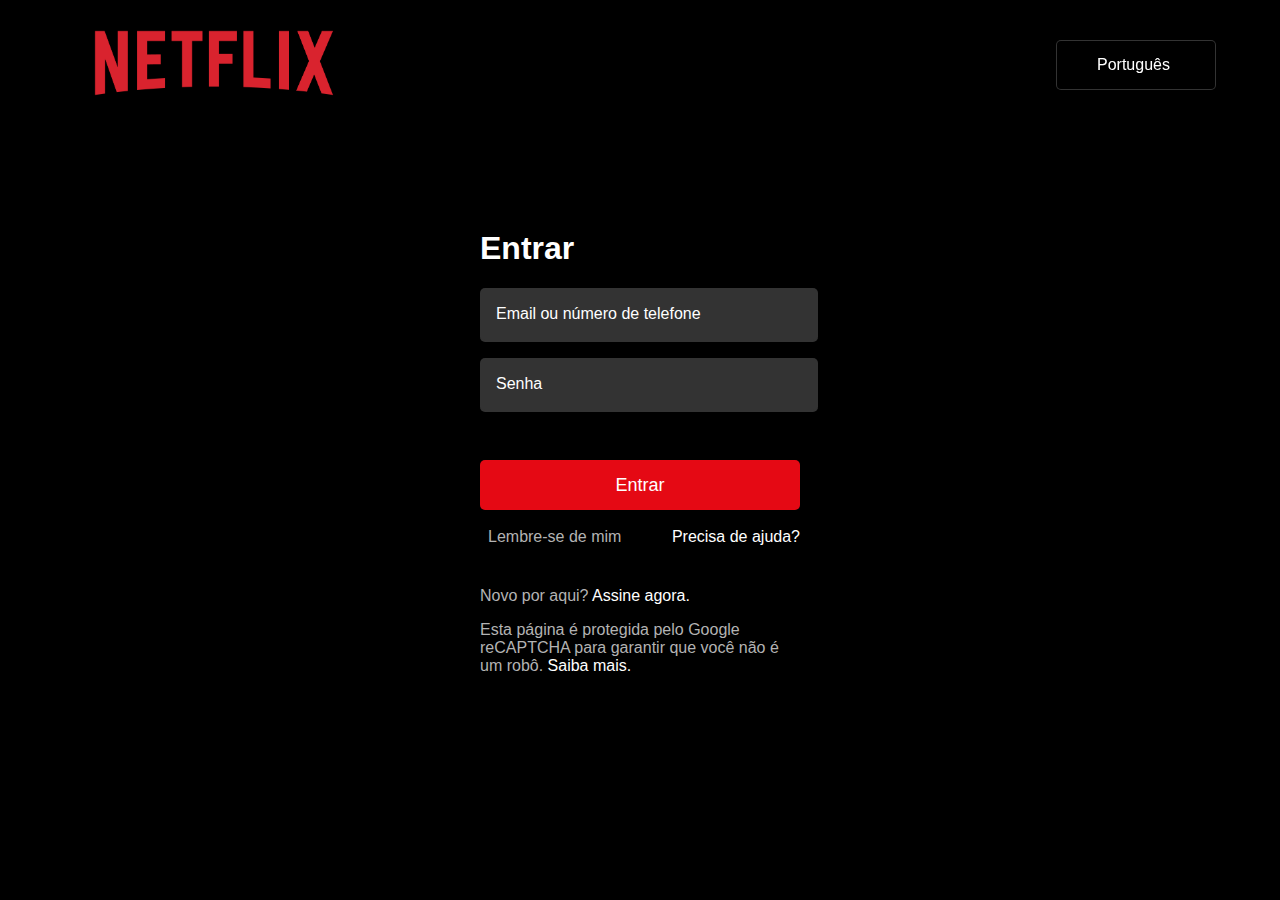
==== index.html @ 87c7ace9 "login page validations" ====
<!DOCTYPE html>
<html lang="pt-BR">
<head>
    <meta charset="UTF-8">
    <meta name="viewport" content="width=device-width, initial-scale=1.0">
    <link rel="stylesheet" href="./assets/css/style.css">
    <title>Raphael | Netflix</title>
</head>
<body>
    <div class="overlay"></div>
    <header>
        <div class="logo">
            <img src="./assets/images/logo.png" alt="Logo Netflix">
        </div>
        <div class="language">
            <i id="globe" class="fi fi-rr-globe"></i>
            <select name="language" id="language">
                <option value="pt-BR">Português</option>
                <option value="en-US">English</option>
            </select>
            <i id="drop" class="fi fi-rr-angle-small-down"></i>
        </div>
    </header>
    <main>
        <h1>Entrar</h1>
        <form id="login">
            <input class="active" type="email" name="email" id="email" placeholder="Email ou número de telefone" value="">
            <p class="errorMessage" id="errorEmail">Informe um e-mail ou número de telefone válido.</p>
            <input class="active" type="password" name="password" id="password" placeholder="Senha" value="">
            <p class="errorMessage" id="errorPassword">A senha deve ter entre 4 a 60 caracteres.</p>
            <button>Entrar</button>
            <div class="actions">
                <div class="remember">
                    <i class="fi fi-rr-checkbox"></i>
                    <input type="checkbox" name="remember" id="remember">
                    <label for="checkbox">Lembre-se de mim</label>
                </div>
                <a href="#">Precisa de ajuda?</a>
            </div>
        </form>
        <p>Novo por aqui? <a href="#">Assine agora.</a></p>
        <p>Esta página é protegida pelo Google reCAPTCHA para garantir que você não é um robô.
            <a href="#">Saiba mais.</a></p>
    </main>
    <div class="validation">
        <div class="errorBox">
            <i class="fi fi-rr-exclamation"></i>
            <p>Falha ao efetuar o login.</p>
        </div>
        <div class="acceptBox">
            <i class="fi fi-rr-badge-check"></i>
            <p>Login efetuado.</p>
        </div>
    </div>
    <script src="./assets/js/controls.js"></script>
</body>
</html>
---- assets/css/style.css ----
@import url("https://cdn-uicons.flaticon.com/2.1.0/uicons-regular-rounded/css/uicons-regular-rounded.css");

body {
    margin: 0;
    padding: 0;
    height: 100vh;
    width: 100vw;
    font-family: Netflix Sans, Helvetica Neue, Segoe UI, Roboto, Ubuntu, sans-serif;
    background-color: black;
    display: flex;
    flex-direction: column;
    justify-content: center;
    align-items: center;
}

h1 {
    font-size: 32px;
}

p, label {
    font-size: 16px;
    color: #b3b3b3;
}

.overlay {
    position: absolute;
    width: 100vw;
    height: 100vh;
    background: url("/assets/images/background.png");
    background-size: cover;
    background-repeat: no-repeat;
    opacity: 0.1;
}

header {
    position: fixed;
    top: 0;
    margin: auto auto;
    display: flex;
    justify-content: center;
    align-items: center;
    width: 90%;
}

header .logo {
    flex: 85%;
}

header .logo img {
    width: clamp(150px, 25vw, 300px);
}

header .language {
    display: flex;
    align-items: center;
    flex: 10%;
    position: relative;
    max-width: 160px;
    min-width: 160px;
}

header .language #globe {
    position: absolute;
    color: white;
    top: 15px;
    left: 10px;
    bottom: 14px;
    font-size: 20px;
}

header .language #drop {
    position: absolute;
    color: white;
    top: 15px;
    right: 8px;
    font-size: 20px;
    bottom: 14px;
}

header .language select {
    max-width: 200px;
    width: 100%;
    height: 50px;
    background-color: black;
    border: 1px solid rgba(255, 255, 255, 0.2);
    color: white;
    border-radius: 5px;
    appearance: none;
    font-size: 1rem;
    padding-left: 40px;
}

main {
    color: white;
    background-color: rgba(0,0,0,0.9);
    width: 25%;
    padding: 50px;
    z-index: 999;
}

form {
    color: white;
}

input.active {
    width: 100%;
    height: 50px;
    border-radius: 5px;
    border: none;
    background-color: #333;
    border-bottom: 2px solid #333;
    margin-bottom: 16px;
    font-size: 16px;
    padding-left: 16px;
    color: white;
}

input.error {
    width: 100%;
    height: 50px;
    background-color: #333;
    border-radius: 5px;
    border: none;
    border-bottom: 2px solid #e87c03;
    margin-bottom: 24px;
}

input::placeholder {
    font-size: 16px;
    color: white;
}

p.errorMessage {
    display: none;
    margin-top: -8px;
    line-height: 1.2;
    color: #e87c03;
}

button {
    width: 100%;
    height: 50px;
    border-radius: 5px;
    border: none;
    font-size: 18px;
    color: white;
    margin: 32px 0 16px 0;
    background-color: #e50914;
}

.actions {
    display: flex;
    justify-content: space-between;
    align-items: center;
    margin-bottom: 40px;
}

input[type="checkbox"] {
    display: none;
}

.fi-rr-checkbox {
    position: relative;
    top: 2px;
    font-size: 18px;
    color: white;
    margin-right: 8px;
}

a {
    color: white;
    outline: none;
    text-decoration: none;
}

.validation {
    background-color: blue;
    position: fixed;
    right: 0;
    bottom: -100px;
    transition: bottom 1.5s ease;
}

.errorBox {
    background-color: red;
    display: flex;
    align-items: center;
    justify-content: center;
    padding: 16px 32px;
}

.fi-rr-exclamation {
    font-size: 24px;
    color: white;
    margin-right: 16px;
    margin-top: 5px;
}

.errorBox p, .acceptBox p {
    color: white;
}

.acceptBox {
    background-color: green;
    display: none;
    align-items: center;
    justify-content: center;
    padding: 16px 32px;
}

.fi-rr-badge-check {
    font-size: 24px;
    color: white;
    margin-right: 16px;
    margin-top: 5px;
}
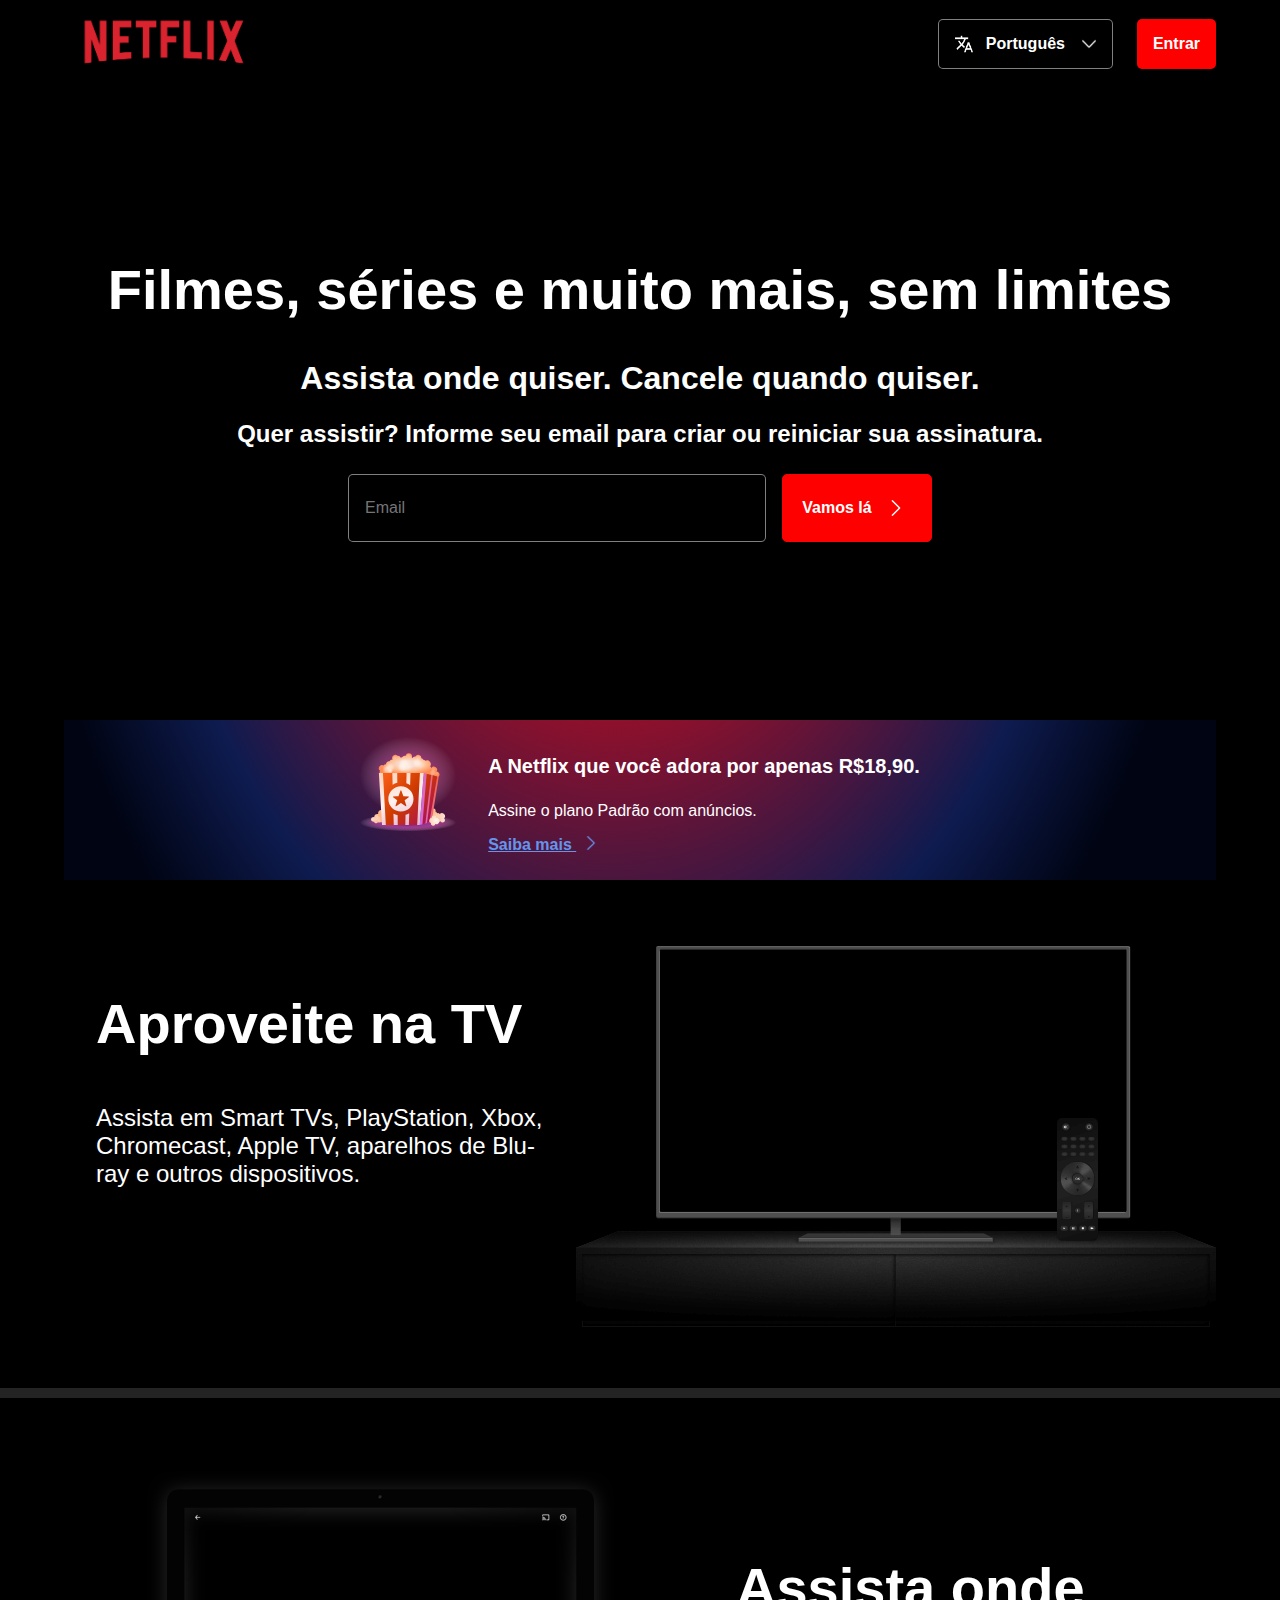
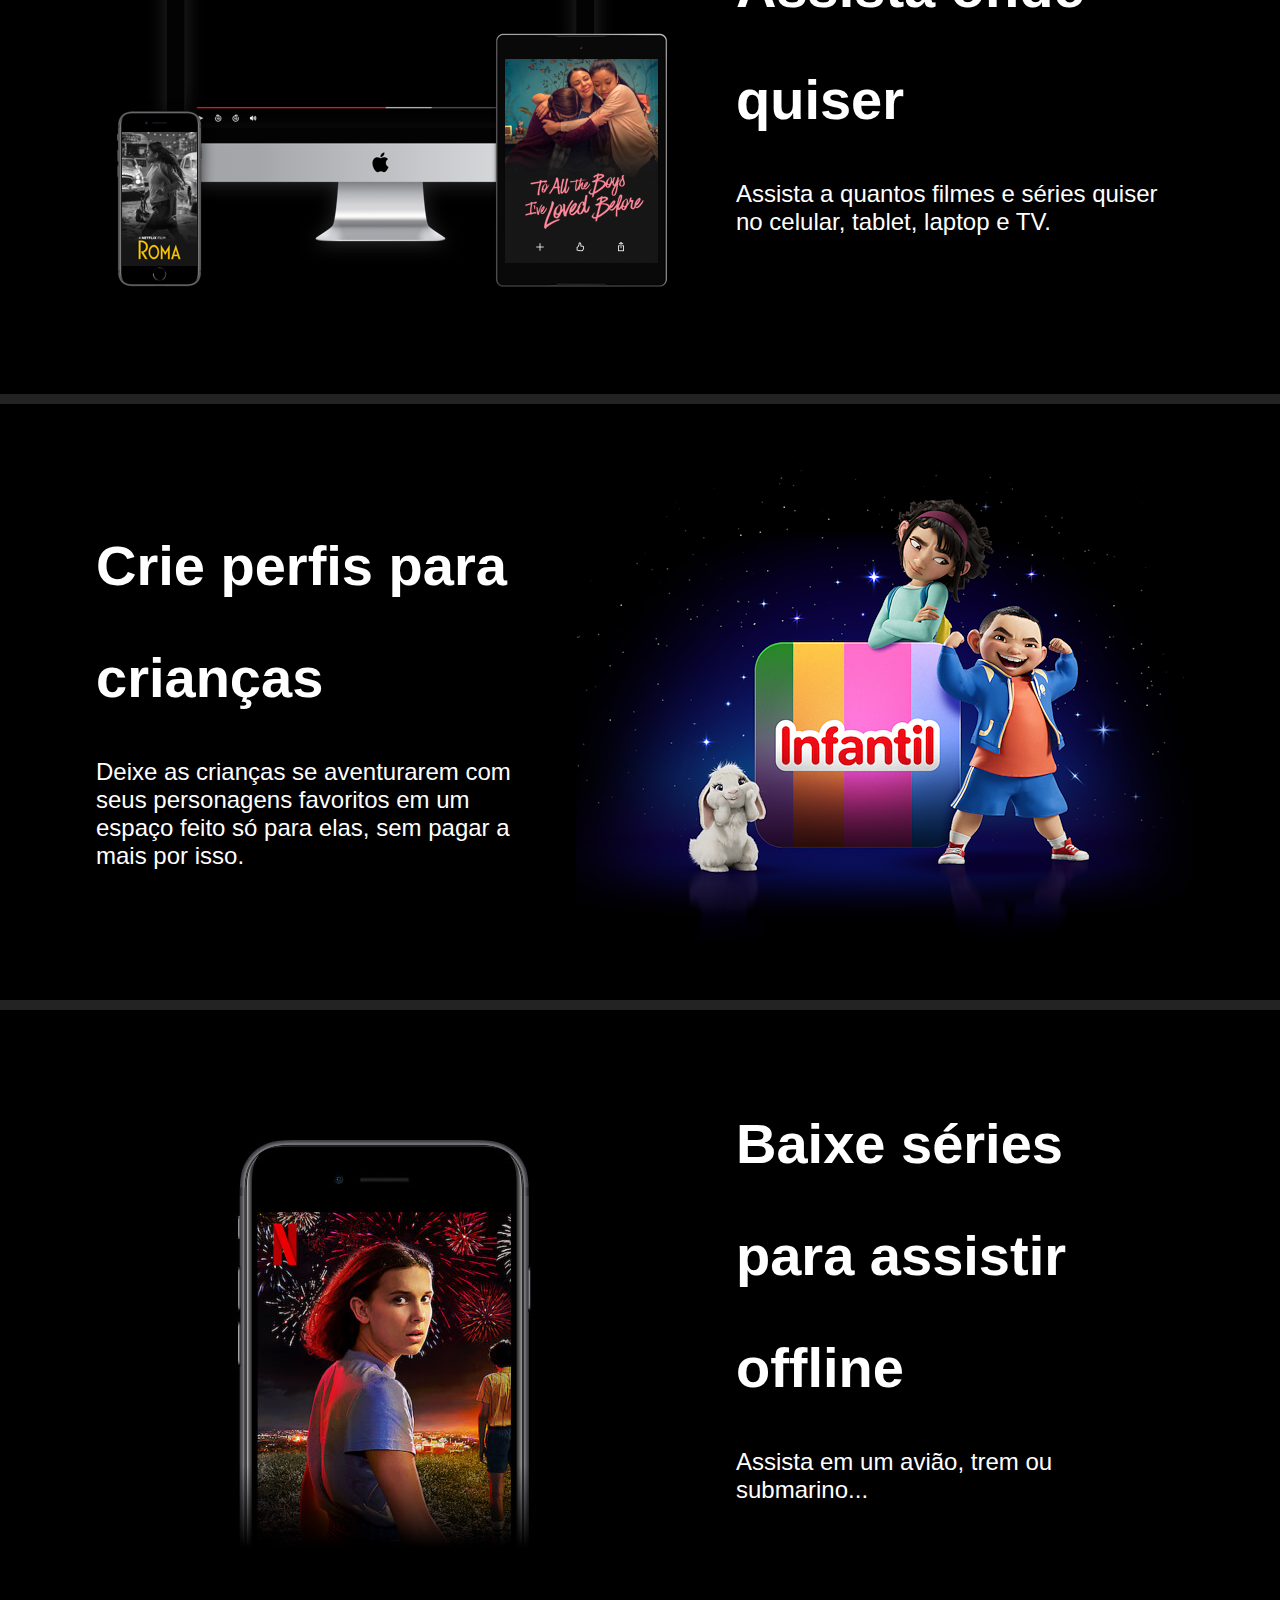
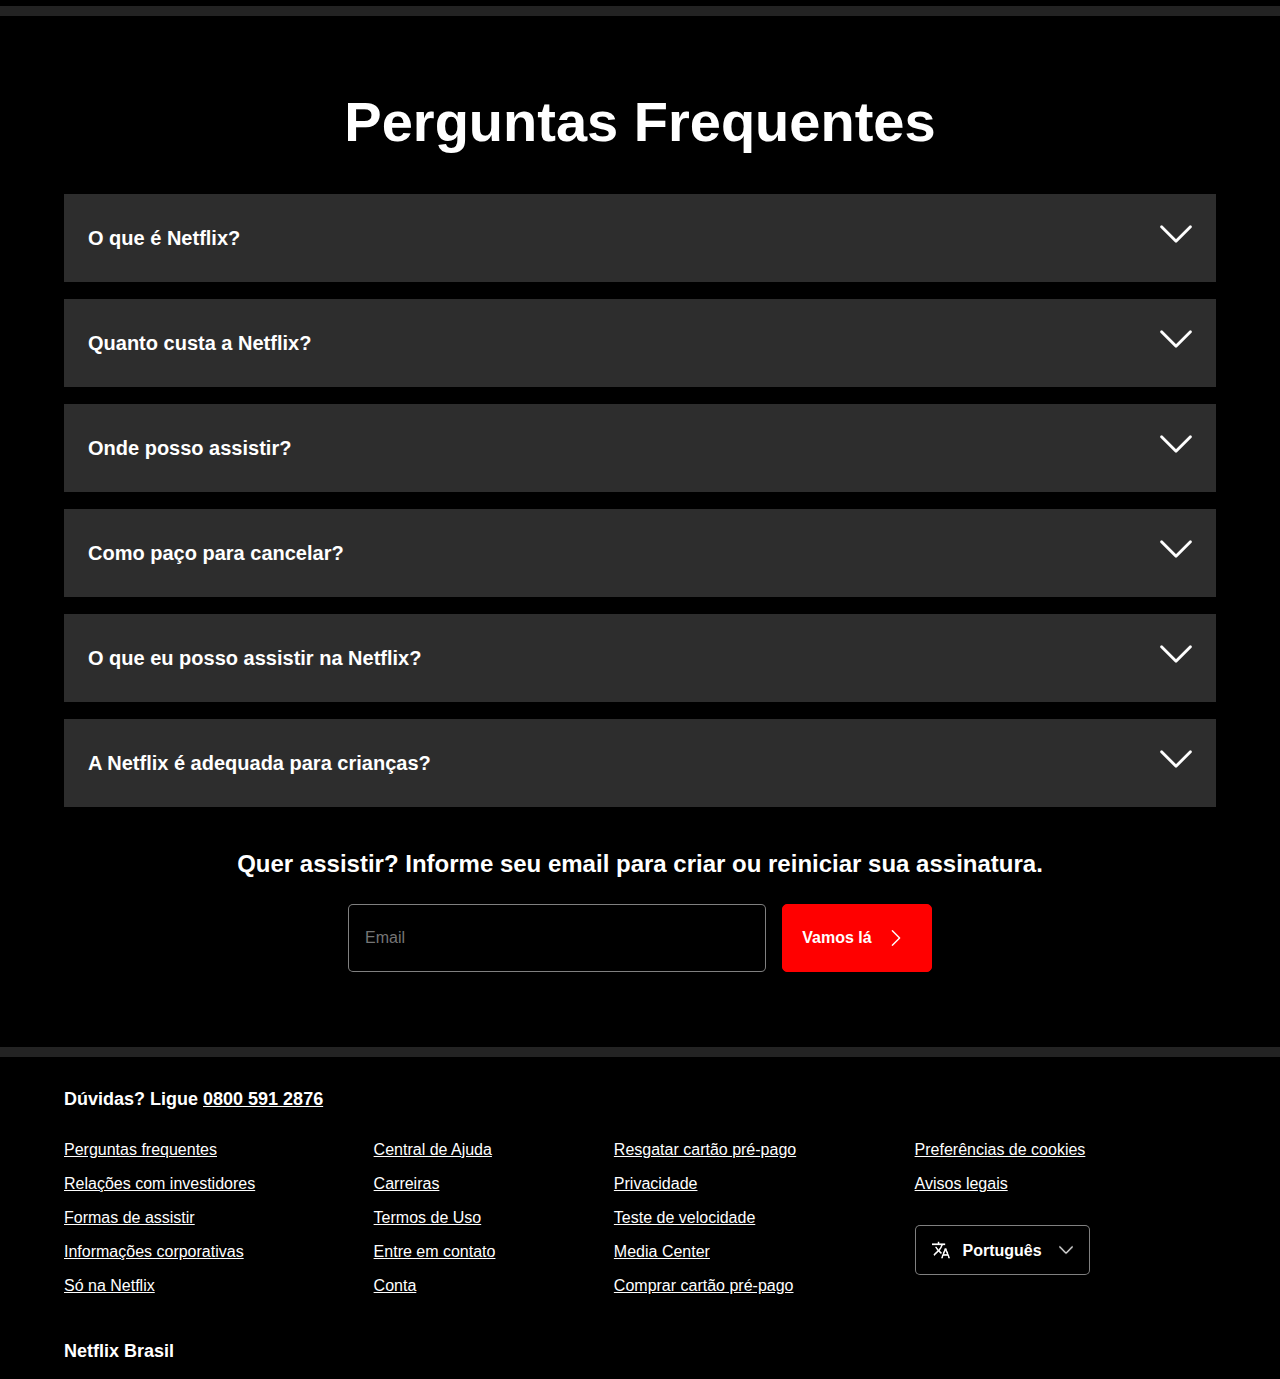
==== commit 20d56534: "netflix desktop version" ====
--- a/index.html
+++ b/index.html
@@ -3,55 +3,369 @@
 <head>
     <meta charset="UTF-8">
     <meta name="viewport" content="width=device-width, initial-scale=1.0">
-    <link rel="stylesheet" href="./assets/css/style.css">
-    <title>Raphael | Netflix</title>
+    <link rel="stylesheet" href="./assets/css/index.css">
+    <title>Raphael | Netflix: Login</title>
 </head>
 <body>
-    <div class="overlay"></div>
+    <main>
+        <div class="overlay"></div>
     <header>
         <div class="logo">
-            <img src="./assets/images/logo.png" alt="Logo Netflix">
-        </div>
-        <div class="language">
-            <i id="globe" class="fi fi-rr-globe"></i>
-            <select name="language" id="language">
-                <option value="pt-BR">Português</option>
-                <option value="en-US">English</option>
-            </select>
-            <i id="drop" class="fi fi-rr-angle-small-down"></i>
+            <a href="./index.html"><img src="./assets/images/logo.png" alt="Logo Netflix"></a>
+        </div>
+        <div class="signIn">
+            <button id="idioms">
+                <img id="languageIcon" src="./assets/images/translate.png" alt="Ícone de idiomas">
+                <img id="selectIcon" src="./assets/images/down-arrow.png" alt="Ícone do select">
+                <select name="language" id="language">
+                    <option value="pt-BR">Português</option>
+                    <option value="en-US">English</option>
+                </select>
+            </button>
+            <a href="./login.html"><button>Entrar</button></a>
         </div>
     </header>
-    <main>
-        <h1>Entrar</h1>
-        <form id="login">
-            <input class="active" type="email" name="email" id="email" placeholder="Email ou número de telefone" value="">
-            <p class="errorMessage" id="errorEmail">Informe um e-mail ou número de telefone válido.</p>
-            <input class="active" type="password" name="password" id="password" placeholder="Senha" value="">
-            <p class="errorMessage" id="errorPassword">A senha deve ter entre 4 a 60 caracteres.</p>
-            <button>Entrar</button>
-            <div class="actions">
-                <div class="remember">
-                    <i class="fi fi-rr-checkbox"></i>
-                    <input type="checkbox" name="remember" id="remember">
-                    <label for="checkbox">Lembre-se de mim</label>
-                </div>
-                <a href="#">Precisa de ajuda?</a>
-            </div>
+    <section class="register">
+        <h1>Filmes, séries e muito mais, sem limites</h1>
+        <h3>Assista onde quiser. Cancele quando quiser.</h3>
+        <h5>Quer assistir? Informe seu email para criar ou reiniciar sua assinatura.</h5>
+        <form id="signIn">
+            <input type="email" name="email" id="email" placeholder="Email">
+            <button>Vamos lá
+                <img src="./assets/images/down-arrow.png" alt="Ícone do select">
+            </button>
+            <p class="error"><img src="./assets/images/error.png" alt="Ícone do select"> O email é obrigatório.</p>
         </form>
-        <p>Novo por aqui? <a href="#">Assine agora.</a></p>
-        <p>Esta página é protegida pelo Google reCAPTCHA para garantir que você não é um robô.
-            <a href="#">Saiba mais.</a></p>
+    </section>
+    <section class="advertisement">
+        <svg>
+            <path d="M48 95.213c26.51 0 48-3.875 48-8.656 0-4.78-21.49-8.655-48-8.655S0 81.777 0 86.557c0 4.78 21.49 8.656 48 8.656Z" fill="url(#a)"></path>
+            <path d="M48 77.115c26.51 0 48-17.087 48-38.164C96 17.873 74.51.787 48 .787S0 17.874 0 38.95s21.49 38.164 48 38.164Z" fill="url(#b)"></path>
+            <path fill-rule="evenodd" clip-rule="evenodd" d="M75.376 75.624a2.36 2.36 0 1 0-2.817 1.408c-.062.157-.107.32-.134.486a3.15 3.15 0 0 0-1.161 4.298 3.146 3.146 0 0 0 4.297 1.161 3.148 3.148 0 0 0 4.927 2.228 2.36 2.36 0 1 0 3.662-2.809 3.148 3.148 0 0 0-4.448-4.447 2.355 2.355 0 0 0-2.67-.669 2.365 2.365 0 0 0-1.656-1.656Zm-50.983 1.49c0 .31-.044.619-.134.915a4.328 4.328 0 1 1-3.256 7.922 2.743 2.743 0 0 1-1.724.606c-.477.001-.946-.123-1.36-.358a1.966 1.966 0 0 1-3.74-.569 2.36 2.36 0 1 1-.013-4.445 3.148 3.148 0 0 1 4.07-3.145 3.148 3.148 0 1 1 6.157-.925Z" fill="url(#c)"></path>
+            <path fill-rule="evenodd" clip-rule="evenodd" d="M51.934 20.459c0 .388-.07.76-.198 1.102.234.114.452.256.65.422a3.146 3.146 0 0 1 3.102-1.498 3.147 3.147 0 0 1 5.888 1.646 3.154 3.154 0 0 1 1.953 1.498c.783.095 1.501.48 2.013 1.078a3.935 3.935 0 0 1 4.868 5.726c.559.375.983.918 1.212 1.552a3.148 3.148 0 0 1 5.26 3.445 3.147 3.147 0 1 1-3.08 4.701H24.392v-1.208a3.148 3.148 0 0 1-4.346-4.217 3.148 3.148 0 0 1 3.478-5.215 3.142 3.142 0 0 1 2.442-1.164 3.147 3.147 0 0 1 3.554-3.122 3.147 3.147 0 0 1 3.18-1.568 3.147 3.147 0 0 1 4.803-3.954 3.15 3.15 0 0 1 3.238 2.094c.41-.276.88-.45 1.371-.51a3.147 3.147 0 0 1 3.597-1.478 3.148 3.148 0 0 1 6.224.67Z" fill="url(#d)"></path>
+            <path opacity="0.6" d="M46.033 36.984a7.475 7.475 0 1 0 0-14.951 7.475 7.475 0 0 0 0 14.95Z" fill="url(#e)"></path>
+            <path opacity="0.6" d="M43.672 32.262a5.115 5.115 0 1 0 0-10.23 5.115 5.115 0 0 0 0 10.23Z" fill="url(#f)"></path>
+            <path opacity="0.6" d="M42.098 36.197a5.115 5.115 0 1 0 0-10.23 5.115 5.115 0 0 0 0 10.23Z" fill="url(#g)"></path>
+            <path opacity="0.6" d="M27.148 38.557a5.115 5.115 0 1 0 0-10.23 5.115 5.115 0 0 0 0 10.23Z" fill="url(#h)"></path>
+            <path opacity="0.6" d="M30.295 36.197a5.115 5.115 0 1 0 0-10.23 5.115 5.115 0 0 0 0 10.23Z" fill="url(#i)"></path>
+            <path opacity="0.6" d="M30.295 37.77a2.754 2.754 0 1 0 0-5.508 2.754 2.754 0 0 0 0 5.508Z" fill="url(#j)"></path>
+            <path opacity="0.2" d="M73.574 36.197a2.754 2.754 0 1 0 0-5.508 2.754 2.754 0 0 0 0 5.508Z" fill="url(#k)"></path>
+            <path opacity="0.2" d="M76.721 39.344a1.967 1.967 0 1 0 0-3.934 1.967 1.967 0 0 0 0 3.934Z" fill="url(#l)"></path>
+            <path opacity="0.3" d="M72.787 40.131a3.541 3.541 0 1 0 0-7.082 3.541 3.541 0 0 0 0 7.082Z" fill="url(#m)"></path>
+            <path opacity="0.2" d="M58.623 24.393a2.754 2.754 0 1 0 0-5.508 2.754 2.754 0 0 0 0 5.508Z" fill="url(#n)"></path>
+            <path opacity="0.2" d="M48.393 21.246a1.967 1.967 0 1 0 0-3.935 1.967 1.967 0 0 0 0 3.935Z" fill="url(#o)"></path>
+            <path opacity="0.2" d="M35.016 23.607a1.967 1.967 0 1 0 0-3.935 1.967 1.967 0 0 0 0 3.935Z" fill="url(#p)"></path>
+            <path opacity="0.2" d="M61.77 33.05a5.115 5.115 0 1 0 0-10.23 5.115 5.115 0 0 0 0 10.23Z" fill="url(#q)"></path>
+            <path opacity="0.6" d="M57.05 31.475a5.115 5.115 0 1 0 0-10.229 5.115 5.115 0 0 0 0 10.23Z" fill="url(#r)"></path>
+            <path opacity="0.2" d="M59.41 33.836a5.115 5.115 0 1 0 0-10.23 5.115 5.115 0 0 0 0 10.23Z" fill="url(#s)"></path>
+            <path d="M18.885 36.984h44.853l-3.935 51.934h-37.77l-3.148-51.934Z" fill="url(#t)"></path>
+            <path d="m71.607 85.77-11.804 3.148 3.935-51.934 14.95 3.934-7.081 44.852Z" fill="url(#u)"></path>
+            <path fill-rule="evenodd" clip-rule="evenodd" d="m46.33 47.333.254-10.35h-9.388l.104 9.84a16.418 16.418 0 0 0-4.664 1.825l-.327-11.664h-9.407l2.927 51.934h7.943l-.317-11.22a16.431 16.431 0 0 0 4.187 1.453l.105 9.767h7.558l.25-10.101a16.449 16.449 0 0 0 3.675-1.58l-.37 11.681h8.321l2.741-51.934h-9.417l-.388 12.237a16.47 16.47 0 0 0-3.788-1.888Zm16.078 40.89 2.95-.786 5.845-48.488-4.501-1.186-4.294 50.46Zm4.63-1.234 2.317-.618 7.838-45.846-4.375-1.152-5.78 47.616ZM53.507 62.95c0 6.953-5.636 12.59-12.59 12.59s-12.59-5.636-12.59-12.59 5.636-12.59 12.59-12.59 12.59 5.636 12.59 12.59Zm-7.172 6.795L44.64 64.26l4.108-3.047a.39.39 0 0 0-.2-.702 93.591 93.591 0 0 0-5.184-.274l-2.076-5.712a.394.394 0 0 0-.74 0l-2.076 5.712c-1.76.044-3.49.137-5.185.274a.39.39 0 0 0-.198.702l4.107 3.046-1.696 5.485a.394.394 0 0 0 .598.442l4.82-3.281 4.82 3.281a.394.394 0 0 0 .599-.441h-.001Z" fill="url(#v)"></path>
+            <path opacity="0.4" d="M16.918 82.623a1.967 1.967 0 1 0 0-3.934 1.967 1.967 0 0 0 0 3.934Z" fill="url(#w)"></path>
+            <path opacity="0.4" d="M13.77 84.984a1.967 1.967 0 1 0 0-3.935 1.967 1.967 0 0 0 0 3.935Z" fill="url(#x)"></path>
+            <path opacity="0.4" d="M16.131 84.984a1.967 1.967 0 1 0 0-3.935 1.967 1.967 0 0 0 0 3.935Z" fill="url(#y)"></path>
+            <path opacity="0.4" d="M19.279 86.557a1.967 1.967 0 1 0 0-3.934 1.967 1.967 0 0 0 0 3.934Z" fill="url(#z)"></path>
+            <path opacity="0.4" d="M82.23 85.77a1.967 1.967 0 1 0 0-3.934 1.967 1.967 0 0 0 0 3.934Z" fill="url(#A)"></path>
+            <path opacity="0.4" d="M81.836 82.623a2.36 2.36 0 1 0 0-4.721 2.36 2.36 0 0 0 0 4.721Z" fill="url(#B)"></path>
+            <path opacity="0.4" d="M77.902 82.623a2.36 2.36 0 1 0 0-4.721 2.36 2.36 0 0 0 0 4.721Z" fill="url(#C)"></path>
+            <path opacity="0.4" d="M75.147 81.836a2.754 2.754 0 1 0 0-5.508 2.754 2.754 0 0 0 0 5.508Z" fill="url(#D)"></path>
+            <path opacity="0.4" d="M18.492 84.984a2.754 2.754 0 1 0 0-5.509 2.754 2.754 0 0 0 0 5.509Z" fill="url(#E)"></path>
+            <path fill-rule="evenodd" clip-rule="evenodd" d="M73.967 79.475a2.361 2.361 0 0 1 2.36 2.361 3.148 3.148 0 1 1-.88 6.17 2.36 2.36 0 0 1-4.613-.92 2.755 2.755 0 0 1 .773-5.222v-.028a2.36 2.36 0 0 1 2.36-2.36Z" fill="url(#F)"></path>
+            <defs>
+              <radialGradient id="a" cx="0" cy="0" r="1" gradientUnits="userSpaceOnUse" gradientTransform="matrix(0 -8.70201 48.2567 0 48 86.604)">
+                <stop offset="0.286" stop-color="#7D2889"></stop>
+                <stop offset="0.724" stop-color="#FF66D9" stop-opacity="0.41"></stop>
+                <stop offset="1" stop-color="#fff" stop-opacity="0"></stop>
+              </radialGradient>
+              <radialGradient id="b" cx="0" cy="0" r="1" gradientUnits="userSpaceOnUse" gradientTransform="matrix(0 -38.3681 48.2567 0 48 39.155)">
+                <stop stop-color="#FFCA45"></stop>
+                <stop offset="0.453" stop-color="#FF66D9" stop-opacity="0.36"></stop>
+                <stop offset="1" stop-color="#fff" stop-opacity="0"></stop>
+              </radialGradient>
+              <radialGradient id="c" cx="0" cy="0" r="1" gradientUnits="userSpaceOnUse" gradientTransform="rotate(180 23.41 39.738) scale(37.7705)">
+                <stop offset="0.432" stop-color="#FF8B54"></stop>
+                <stop offset="0.76" stop-color="#FFBB8D"></stop>
+                <stop offset="1" stop-color="#F9DDD1"></stop>
+              </radialGradient>
+              <radialGradient id="d" cx="0" cy="0" r="1" gradientUnits="userSpaceOnUse" gradientTransform="matrix(0 -10.623 28.257 0 47.607 27.934)">
+                <stop offset="0.302" stop-color="#F9DDD1"></stop>
+                <stop offset="0.674" stop-color="#FFBB8D"></stop>
+                <stop offset="1" stop-color="#FF8B54"></stop>
+              </radialGradient>
+              <radialGradient id="e" cx="0" cy="0" r="1" gradientUnits="userSpaceOnUse" gradientTransform="rotate(90 8.042 37.99) scale(7.03568)">
+                <stop offset="0.375" stop-color="#FFF4EB"></stop>
+                <stop offset="1" stop-color="#FFF3EB" stop-opacity="0"></stop>
+              </radialGradient>
+              <radialGradient id="f" cx="0" cy="0" r="1" gradientUnits="userSpaceOnUse" gradientTransform="rotate(90 8.112 35.56) scale(4.81389)">
+                <stop offset="0.375" stop-color="#FFF4EB"></stop>
+                <stop offset="1" stop-color="#FFF3EB" stop-opacity="0"></stop>
+              </radialGradient>
+              <radialGradient id="g" cx="0" cy="0" r="1" gradientUnits="userSpaceOnUse" gradientTransform="rotate(90 5.358 36.74) scale(4.81389)">
+                <stop offset="0.375" stop-color="#FFF4EB"></stop>
+                <stop offset="1" stop-color="#FFF3EB" stop-opacity="0"></stop>
+              </radialGradient>
+              <radialGradient id="h" cx="0" cy="0" r="1" gradientUnits="userSpaceOnUse" gradientTransform="rotate(90 -3.298 30.445) scale(4.81389)">
+                <stop offset="0.375" stop-color="#FFF4EB"></stop>
+                <stop offset="1" stop-color="#FFF3EB" stop-opacity="0"></stop>
+              </radialGradient>
+              <radialGradient id="i" cx="0" cy="0" r="1" gradientUnits="userSpaceOnUse" gradientTransform="rotate(90 -.544 30.839) scale(4.81389)">
+                <stop offset="0.375" stop-color="#FFF4EB"></stop>
+                <stop offset="1" stop-color="#FFF3EB" stop-opacity="0"></stop>
+              </radialGradient>
+              <radialGradient id="j" cx="0" cy="0" r="1" gradientUnits="userSpaceOnUse" gradientTransform="rotate(90 -2.442 32.737) scale(2.59209)">
+                <stop offset="0.375" stop-color="#FFF4EB"></stop>
+                <stop offset="1" stop-color="#FFF3EB" stop-opacity="0"></stop>
+              </radialGradient>
+              <radialGradient id="k" cx="0" cy="0" r="1" gradientUnits="userSpaceOnUse" gradientTransform="rotate(90 19.985 53.59) scale(2.59209)">
+                <stop offset="0.375" stop-color="#FFF4EB"></stop>
+                <stop offset="1" stop-color="#FFF3EB" stop-opacity="0"></stop>
+              </radialGradient>
+              <radialGradient id="l" cx="0" cy="0" r="1" gradientUnits="userSpaceOnUse" gradientTransform="rotate(90 19.614 57.107) scale(1.85149)">
+                <stop offset="0.375" stop-color="#FFF4EB"></stop>
+                <stop offset="1" stop-color="#FFF3EB" stop-opacity="0"></stop>
+              </radialGradient>
+              <radialGradient id="m" cx="0" cy="0" r="1" gradientUnits="userSpaceOnUse" gradientTransform="rotate(90 17.994 54.792) scale(3.33269)">
+                <stop offset="0.375" stop-color="#FFF4EB"></stop>
+                <stop offset="1" stop-color="#FFF3EB" stop-opacity="0"></stop>
+              </radialGradient>
+              <radialGradient id="n" cx="0" cy="0" r="1" gradientUnits="userSpaceOnUse" gradientTransform="rotate(90 18.41 40.212) scale(2.59209)">
+                <stop offset="0.375" stop-color="#FFF4EB"></stop>
+                <stop offset="1" stop-color="#FFF3EB" stop-opacity="0"></stop>
+              </radialGradient>
+              <radialGradient id="o" cx="0" cy="0" r="1" gradientUnits="userSpaceOnUse" gradientTransform="rotate(90 14.5 33.894) scale(1.8515)">
+                <stop offset="0.375" stop-color="#FFF4EB"></stop>
+                <stop offset="1" stop-color="#FFF3EB" stop-opacity="0"></stop>
+              </radialGradient>
+              <radialGradient id="p" cx="0" cy="0" r="1" gradientUnits="userSpaceOnUse" gradientTransform="rotate(90 6.63 28.386) scale(1.85149)">
+                <stop offset="0.375" stop-color="#FFF4EB"></stop>
+                <stop offset="1" stop-color="#FFF3EB" stop-opacity="0"></stop>
+              </radialGradient>
+              <radialGradient id="q" cx="0" cy="0" r="1" gradientUnits="userSpaceOnUse" gradientTransform="rotate(90 16.768 45.003) scale(4.81389)">
+                <stop offset="0.375" stop-color="#FFF4EB"></stop>
+                <stop offset="1" stop-color="#FFF3EB" stop-opacity="0"></stop>
+              </radialGradient>
+              <radialGradient id="r" cx="0" cy="0" r="1" gradientUnits="userSpaceOnUse" gradientTransform="rotate(90 15.194 41.855) scale(4.81389)">
+                <stop offset="0.375" stop-color="#FFF4EB"></stop>
+                <stop offset="1" stop-color="#FFF3EB" stop-opacity="0"></stop>
+              </radialGradient>
+              <radialGradient id="s" cx="0" cy="0" r="1" gradientUnits="userSpaceOnUse" gradientTransform="rotate(90 15.194 44.216) scale(4.81389)">
+                <stop offset="0.375" stop-color="#FFF4EB"></stop>
+                <stop offset="1" stop-color="#FFF3EB" stop-opacity="0"></stop>
+              </radialGradient>
+              <radialGradient id="w" cx="0" cy="0" r="1" gradientUnits="userSpaceOnUse" gradientTransform="rotate(90 -31.927 48.845) scale(1.8515)">
+                <stop offset="0.375" stop-color="#F9DDD1"></stop>
+                <stop offset="1" stop-color="#FFF3EB" stop-opacity="0"></stop>
+              </radialGradient>
+              <radialGradient id="x" cx="0" cy="0" r="1" gradientUnits="userSpaceOnUse" gradientTransform="rotate(90 -34.681 48.452) scale(1.8515)">
+                <stop offset="0.375" stop-color="#F9DDD1"></stop>
+                <stop offset="1" stop-color="#FFF3EB" stop-opacity="0"></stop>
+              </radialGradient>
+              <radialGradient id="y" cx="0" cy="0" r="1" gradientUnits="userSpaceOnUse" gradientTransform="rotate(90 -33.5 49.632) scale(1.8515)">
+                <stop offset="0.375" stop-color="#F9DDD1"></stop>
+                <stop offset="1" stop-color="#FFF3EB" stop-opacity="0"></stop>
+              </radialGradient>
+              <radialGradient id="z" cx="0" cy="0" r="1" gradientUnits="userSpaceOnUse" gradientTransform="rotate(90 -32.714 51.993) scale(1.85149)">
+                <stop offset="0.375" stop-color="#F9DDD1"></stop>
+                <stop offset="1" stop-color="#FFF3EB" stop-opacity="0"></stop>
+              </radialGradient>
+              <radialGradient id="A" cx="0" cy="0" r="1" gradientUnits="userSpaceOnUse" gradientTransform="rotate(90 -.845 83.075) scale(1.85149)">
+                <stop offset="0.375" stop-color="#F9DDD1"></stop>
+                <stop offset="1" stop-color="#FFF3EB" stop-opacity="0"></stop>
+              </radialGradient>
+              <radialGradient id="B" cx="0" cy="0" r="1" gradientUnits="userSpaceOnUse" gradientTransform="rotate(90 .718 81.118) scale(2.2218)">
+                <stop offset="0.375" stop-color="#F9DDD1"></stop>
+                <stop offset="1" stop-color="#FFF3EB" stop-opacity="0"></stop>
+              </radialGradient>
+              <radialGradient id="C" cx="0" cy="0" r="1" gradientUnits="userSpaceOnUse" gradientTransform="rotate(90 -1.25 79.151) scale(2.2218)">
+                <stop offset="0.375" stop-color="#F9DDD1"></stop>
+                <stop offset="1" stop-color="#FFF3EB" stop-opacity="0"></stop>
+              </radialGradient>
+              <radialGradient id="D" cx="0" cy="0" r="1" gradientUnits="userSpaceOnUse" gradientTransform="rotate(90 -2.048 77.196) scale(2.5921)">
+                <stop offset="0.375" stop-color="#F9DDD1"></stop>
+                <stop offset="1" stop-color="#FFF3EB" stop-opacity="0"></stop>
+              </radialGradient>
+              <radialGradient id="E" cx="0" cy="0" r="1" gradientUnits="userSpaceOnUse" gradientTransform="rotate(90 -31.95 50.442) scale(2.5921)">
+                <stop offset="0.375" stop-color="#F9DDD1"></stop>
+                <stop offset="1" stop-color="#FFF3EB" stop-opacity="0"></stop>
+              </radialGradient>
+              <radialGradient id="F" cx="0" cy="0" r="1" gradientUnits="userSpaceOnUse" gradientTransform="rotate(111.038 9.116 68.506) scale(5.48002)">
+                <stop stop-color="#FDF7F2"></stop>
+                <stop offset="1" stop-color="#FFD8BD"></stop>
+              </radialGradient>
+              <linearGradient id="t" x1="59.803" y1="88.918" x2="33.764" y2="21.046" gradientUnits="userSpaceOnUse">
+                <stop stop-color="#E0B1CC"></stop>
+                <stop offset="0.431" stop-color="#FFF1F1"></stop>
+                <stop offset="1" stop-color="#FFC9A5"></stop>
+              </linearGradient>
+              <linearGradient id="u" x1="59.803" y1="53.115" x2="83.41" y2="53.115" gradientUnits="userSpaceOnUse">
+                <stop stop-color="#D16AE9"></stop>
+                <stop offset="1" stop-color="#FF661D"></stop>
+              </linearGradient>
+              <linearGradient id="v" x1="18.111" y1="36.984" x2="75.136" y2="85.621" gradientUnits="userSpaceOnUse">
+                <stop stop-color="#FF661D"></stop>
+                <stop offset="0.5" stop-color="#CE3A00"></stop>
+                <stop offset="1" stop-color="#A60A5E"></stop>
+              </linearGradient>
+            </defs>
+          </svg>
+        <div class="information">
+            <h4>A Netflix que você adora por apenas R$18,90.</h4>
+            <p>Assine o plano Padrão com anúncios.</p>
+            <a href="#">Saiba mais <img src="./assets/images/next.png" alt="Ícone do select"></a>
+        </div>
+    </section>
     </main>
-    <div class="validation">
-        <div class="errorBox">
-            <i class="fi fi-rr-exclamation"></i>
-            <p>Falha ao efetuar o login.</p>
-        </div>
-        <div class="acceptBox">
-            <i class="fi fi-rr-badge-check"></i>
-            <p>Login efetuado.</p>
-        </div>
-    </div>
+    <section class="banners">
+        <div class="item">
+            <div class="info">
+                <h2>Aproveite na TV</h2>
+                <p>Assista em Smart TVs, PlayStation, Xbox, Chromecast, Apple TV, aparelhos de Blu-ray e outros
+                    dispositivos.</p>
+            </div>
+            <img src="./assets/images/item-tv.png" alt="Imagem de uma TV com Netflix">
+        </div>
+        <hr>
+        <div class="item">
+            <img src="./assets/images/item-ondequiser.png" alt="Imagem de assista onde quiser">
+            <div class="info">
+                <h2>Assista onde quiser</h2>
+                <p>Assista a quantos filmes e séries quiser no celular, tablet, laptop e TV.</p>
+            </div>
+        </div>
+        <hr>
+        <div class="item">
+            <div class="info">
+                <h2>Crie perfis para crianças</h2>
+                <p>Deixe as crianças se aventurarem com seus personagens favoritos em um espaço feito só para elas,
+                    sem pagar a mais por isso.</p>
+            </div>
+            <img src="./assets/images/item-criancas.png" alt="Imagem perfil para criança">
+        </div>
+        <hr>
+        <div class="item">
+            <img src="./assets/images/item-baixeapp.jpeg" alt="Imagem de assista onde quiser">
+            <div class="info">
+                <h2>Baixe séries para assistir offline</h2>
+                <p>Assista em um avião, trem ou submarino...</p>
+            </div>
+        </div>
+        <hr>
+        <div class="faq">
+            <h2>Perguntas Frequentes</h2>
+            <div class="faq-item">
+                <div class="question">
+                    <h4>O que é Netflix?</h4>
+                    <img src="./assets/images/down-arrow.png" alt="Ícone para abrir e fechar FAQ">
+                </div>
+                <div class="answer">
+                    <p>A Netflix é um serviço de streaming que oferece uma ampla variedade de séries, filmes e
+                        documentários premiados em milhares de aparelhos conectados à internet.</p>
+                    <p>Você pode assistir a quantos filmes e séries quiser, quando e onde quiser – tudo por um preço
+                        mensal acessível. Aqui você sempre encontra novidades. A cada semana, adicionamos novas
+                        séries e filmes.</p>
+                </div>
+            </div>
+            <div class="faq-item">
+                <div class="question">
+                    <h4>Quanto custa a Netflix?</h4>
+                    <img src="./assets/images/down-arrow.png" alt="Ícone para abrir e fechar FAQ">
+                </div>
+                <div class="answer">
+                    <p>Assista à Netflix no seu celular, tablet, Smart TV, notebook ou aparelho de streaming por
+                        uma taxa mensal única. Os planos variam de R$ 18,90 a R$ 55,90 por mês. Sem contrato nem
+                        taxas extras.</p>
+                </div>
+            </div>
+            <div class="faq-item">
+                <div class="question">
+                    <h4>Onde posso assistir?</h4>
+                    <img src="./assets/images/down-arrow.png" alt="Ícone para abrir e fechar FAQ">
+                </div>
+                <div class="answer">
+                    <p>Assista onde quiser, quando quiser. Faça login com sua conta Netflix em netflix.com para começar a
+                        assistir no computador ou em qualquer aparelho conectado à Internet compatível com o aplicativo
+                        Netflix, como Smart TVs, smartphones, tablets, aparelhos de streaming e videogames.</p>
+                    <p>Você também pode baixar a sua série favorita com o aplicativo Netflix para iOS, Android ou Windows
+                        10. Use downloads para levar a Netflix para onde quiser sem precisar de conexão com a Internet.
+                        Leve a Netflix com você para qualquer lugar.</p>
+                </div>
+            </div>
+            <div class="faq-item">
+                <div class="question">
+                    <h4>Como paço para cancelar?</h4>
+                    <img src="./assets/images/down-arrow.png" alt="Ícone para abrir e fechar FAQ">
+                </div>
+                <div class="answer">
+                    <p>A Netflix é flexível. Não há contratos nem compromissos. Você pode cancelar a sua conta na internet
+                        com apenas dois cliques. Não há taxa de cancelamento – você pode começar ou encerrar a sua
+                        assinatura a qualquer momento.</p>
+                </div>
+            </div>
+            <div class="faq-item">
+                <div class="question">
+                    <h4>O que eu posso assistir na Netflix?</h4>
+                    <img src="./assets/images/down-arrow.png" alt="Ícone para abrir e fechar FAQ">
+                </div>
+                <div class="answer">
+                    <p>A Netflix tem um grande catálogo de filmes, documentários, séries, originais Netflix premiados e
+                        muito mais. Assista o quanto quiser, quando quiser.</p>
+                </div>
+            </div>
+            <div class="faq-item end">
+                <div class="question">
+                    <h4>A Netflix é adequada para crianças?</h4>
+                    <img src="./assets/images/down-arrow.png" alt="Ícone para abrir e fechar FAQ">
+                </div>
+                <div class="answer">
+                    <p>A experiência infantil da Netflix faz parte da sua assinatura para que as crianças se divirtam em
+                        seu próprio espaço com séries e filmes familiares sob a supervisão dos responsáveis.</p>
+                    <p>O recurso de controle parental, incluso nos perfis para crianças e protegido por PIN, permite
+                        restringir a classificação etária do conteúdo que as crianças podem ver e bloquear títulos
+                        específicos que você não quer que elas assistam.</p>
+                </div>
+            </div>
+            <h5>Quer assistir? Informe seu email para criar ou reiniciar sua assinatura.</h5>
+            <form id="signIn">
+                <input type="email" name="email" id="email" placeholder="Email">
+                <button>Vamos lá
+                    <img src="./assets/images/down-arrow.png" alt="Ícone do select">
+                </button>
+                <p class="error"><img src="./assets/images/error.png" alt="Ícone do select"> O email é obrigatório.</p>
+            </form>
+        </div>
+    </section>
+    <footer>
+        <hr>
+        <h6>Dúvidas? Ligue <a href="">0800 591 2876</a></h6>
+        <div class="links">
+            <a href="">Perguntas frequentes</a>
+            <a href="">Relações com investidores</a>
+            <a href="">Formas de assistir</a>
+            <a href="">Informações corporativas</a>
+            <a href="">Só na Netflix</a>
+            <a href="">Central de Ajuda</a>
+            <a href="">Carreiras</a>
+            <a href="">Termos de Uso</a>
+            <a href="">Entre em contato</a>
+            <a href="">Conta</a>
+            <a href="">Resgatar cartão pré-pago</a>
+            <a href="">Privacidade</a>
+            <a href="">Teste de velocidade</a>
+            <a href="">Media Center</a>
+            <a href="">Comprar cartão pré-pago</a>
+            <a href="">Preferências de cookies</a>
+            <a class="end" href="">Avisos legais</a>
+            <button id="idioms">
+                <img id="languageIcon" src="./assets/images/translate.png" alt="Ícone de idiomas">
+                <img id="selectIcon" src="./assets/images/down-arrow.png" alt="Ícone do select">
+                <select name="language" id="language">
+                    <option value="pt-BR">Português</option>
+                    <option value="en-US">English</option>
+                </select>
+            </button>
+        </div>
+        <h6>Netflix Brasil</h6>
+    </footer>
     <script src="./assets/js/controls.js"></script>
 </body>
 </html>--- a/assets/css/index.css
+++ b/assets/css/index.css
@@ -0,0 +1,324 @@
+@import url("https://cdn-uicons.flaticon.com/2.1.0/uicons-regular-rounded/css/uicons-regular-rounded.css");
+
+body {
+    margin: 0;
+    padding: 0;
+    font-family: Netflix Sans, Helvetica Neue, Segoe UI, Roboto, Ubuntu, sans-serif;
+    background-color: black;
+    color: white;
+}
+
+h1, h2, h3, h4, h5, h6 {
+    margin: 0;
+    line-height: 2;
+}
+
+h1, h2 {
+    font-size: 56px;
+}
+
+h3 {
+    font-size: 32px;
+}
+
+h4 {
+    font-size: 20px;
+}
+
+h5, p {
+    font-size: 24px;
+}
+
+h6 {
+    margin: 24px 5% 0 5%;
+    font-size: 18px;
+}
+
+a {
+    color: white;
+}
+
+main {
+    position: relative;
+    height: 800px;
+}
+
+.overlay {
+    position: absolute;
+    width: 100%;
+    height: 100%;
+    background: url("../images/background.png");
+    background-size: cover;
+    opacity: 0.2;
+    z-index: -999;
+}
+
+header {
+    margin: auto auto;
+    display: flex;
+    align-items: center;
+    width: 90%;
+}
+
+.logo {
+    flex: 70%;
+}
+
+.logo img {
+    width: 200px;
+}
+
+.signIn {
+    flex: 30%;
+    display: flex;
+    align-items: center;
+    justify-content: end;
+}
+
+#idioms {
+    border: 1px solid rgba(255,255,255,0.5);
+    background-color: black;
+    border-radius: 5px;
+    margin-right: 24px;
+    width: 175px;
+    height: 50px;
+    position: relative;
+}
+
+#languageIcon {
+    width: 18px;
+    position: absolute;
+    top: 50%;
+    left: 16px;
+    transform: translate(0, -50%);
+}
+
+#selectIcon {
+    width: 14px;
+    position: absolute;
+    right: 16px;
+    top: 50%;
+    transform: translate(0, -50%);
+}
+
+select {
+    position: absolute;
+    top: 0;
+    left: 0;
+    width: 100%;
+    height: 100%;
+    appearance: none;
+    font-size: 16px;
+    font-weight: 700;
+    background: none;
+    color: white;
+    border: none;
+    text-align-last: center;
+}
+
+.signIn button {
+    background-color: red;
+    border: none;
+    height: 50px;
+    padding: 0 16px;
+    font-size: 16px;
+    color: white;
+    font-weight: 700;
+    border-radius: 5px;
+}
+
+section.register {
+    width: 90%;
+    margin: auto auto;
+    height: 75%;
+    display: flex;
+    flex-direction: column;
+    justify-content: center;
+    align-items: center;
+}
+
+form {
+    position: relative;
+    display: flex;
+    justify-content: center;
+    align-items: center;
+    margin-top: 16px;
+}
+
+input {
+    padding: 24px 0 24px 16px;
+    width: 400px;
+    margin-right: 16px;
+    background-color: rgba(0,0,0,0.5);
+    border: 1px solid rgba(255,255,255,0.5);
+    border-radius: 5px;
+    font-size: 16px;
+    color: white;
+}
+
+input.error {
+    padding: 24px 0 24px 16px;
+    width: 400px;
+    margin-right: 16px;
+    background-color: rgba(0,0,0,0.5);
+    border: 1px solid rgb(255, 0, 0);
+    border-radius: 5px;
+    font-size: 16px;
+    color: white;
+}
+
+form button {
+    background-color: rgb(255, 0, 0);
+    border: 1px solid red;
+    padding: 24px 16px;
+    width: 150px;
+    font-size: 16px;
+    color: white;
+    font-weight: 700;
+    border-radius: 5px;
+    display: flex;
+    justify-content: center;
+    align-items: center;
+}
+
+form button img {
+    margin-left: 16px;
+    width: 16px;
+    line-height: 0;
+    rotate: -90deg;
+}
+
+form .error {
+    position: absolute;
+    top: 90%;
+    left: 0;
+    font-size: 16px;
+    display: none;
+    align-items: center;
+    color: red;
+}
+
+form img {
+    width: 16px;
+    margin-right: 8px;
+}
+
+section.advertisement {
+    position: absolute;
+    top: 100%;
+    left: 50%;
+    transform: translate(-50%, -50%);
+    width: 90%;
+    background: radial-gradient(51.39% 511.66% at 47.68% -217.91%, #ff9900 0%, #e50914 17.27%, #0e1b4f 79.44%, #000413 100%);
+    display: flex;
+    align-items: center;
+    justify-content: center;
+    padding: 16px 0;
+}
+
+svg {
+    width: 128px;
+    height: 128px;
+    fill: none;
+}
+
+.information p {
+    font-size: 16px;
+}
+
+.information a {
+    color: #6495ed;
+    font-weight: 700;
+    display: inline-block;
+}
+
+.information img {
+    width: 14px;
+    height: 14px;
+    margin-left: 8px;
+    rotate: -90deg;
+}
+
+.item {
+    display: flex;
+    justify-content: space-between;
+    margin: auto auto;
+    padding: 50px 0;
+    width: 90%;
+}
+
+.info {
+    flex: 45%;
+    padding: 0 32px;
+    display: flex;
+    flex-direction: column;
+    justify-content: center;
+}
+
+.item img {
+    flex: 45%;
+    height: auto;
+}
+
+hr {
+    border: 5px solid rgb(35,35,35);
+}
+
+.faq {
+    width: 90%;
+    margin: 50px auto;
+    display: flex;
+    flex-direction: column;
+    align-items: center;
+}
+
+.faq-item {
+    display: flex;
+    width: 100%;
+    flex-direction: column;
+}
+
+.question {
+    display: flex;
+    justify-content: space-between;
+    padding: 24px;
+    background-color: rgb(45,45,45);
+    margin-top: 16px;
+    border-bottom: 1px solid black;
+}
+
+.question img {
+    width: 32px;
+    height: 32px;
+}
+
+.answer {
+    background-color: rgba(45,45,45, 0.7);
+    padding: 24px;
+    display: none;
+    flex-direction: column;
+}
+
+.faq .end {
+    margin-bottom: 32px;
+}
+
+footer {
+    margin: 75px 0 10px 0;
+    color: white;
+}
+
+.links {
+    margin: 16px 5%;
+    display: flex;
+    flex-flow: column wrap;
+    height: 176px;
+}
+
+.links a {
+    padding: 8px 16px 8px 0;
+}
+
+.links a.end {
+    padding: 8px 16px 32px 0;
+}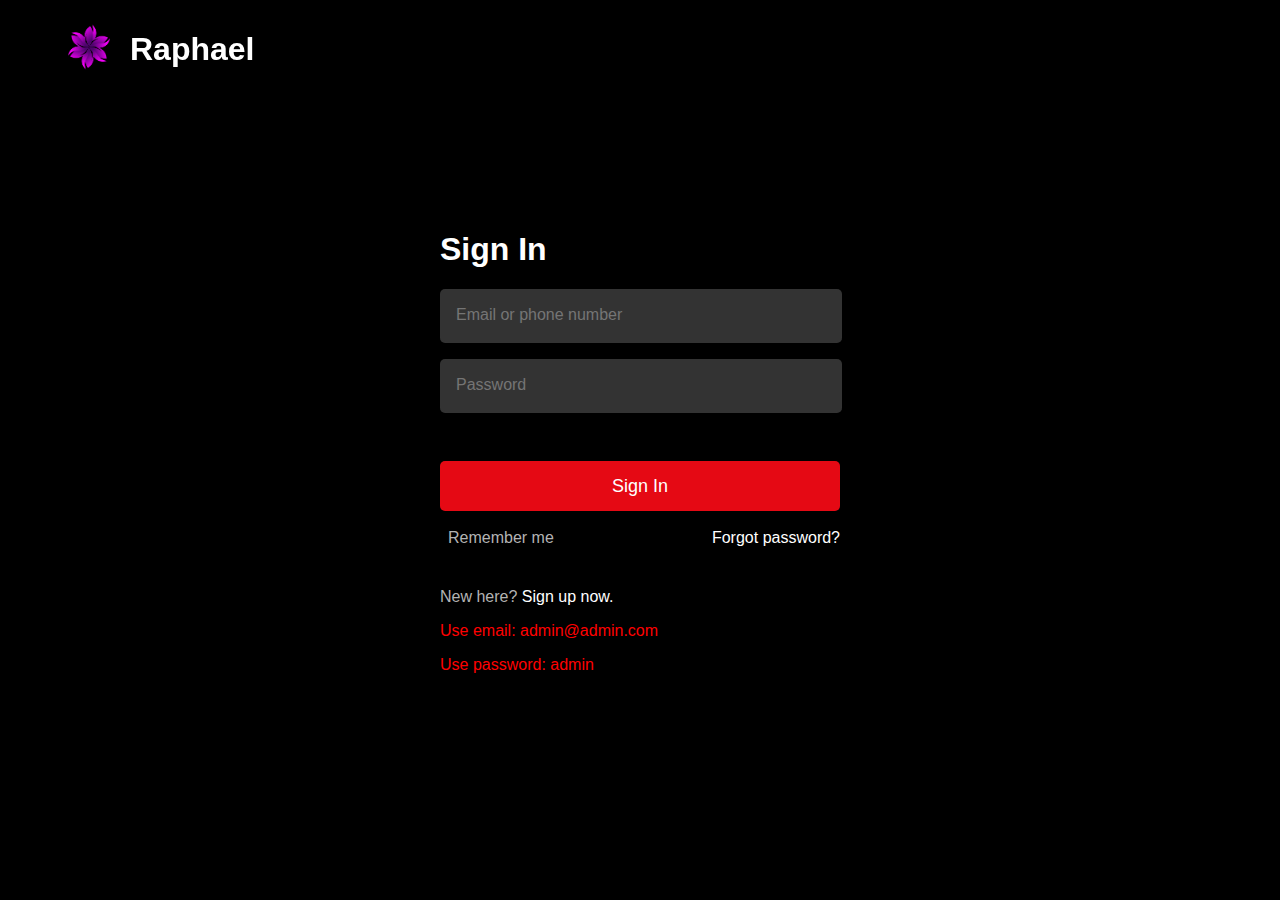
==== commit 0fde01f2: "login-page completed" ====
--- a/index.html
+++ b/index.html
@@ -4,368 +4,47 @@
     <meta charset="UTF-8">
     <meta name="viewport" content="width=device-width, initial-scale=1.0">
     <link rel="stylesheet" href="./assets/css/index.css">
-    <title>Raphael | Netflix: Login</title>
+    <title>Raphael | Login Page</title>
 </head>
 <body>
-    <main>
-        <div class="overlay"></div>
+    <div class="overlay"></div>
     <header>
         <div class="logo">
-            <a href="./index.html"><img src="./assets/images/logo.png" alt="Logo Netflix"></a>
-        </div>
-        <div class="signIn">
-            <button id="idioms">
-                <img id="languageIcon" src="./assets/images/translate.png" alt="Ícone de idiomas">
-                <img id="selectIcon" src="./assets/images/down-arrow.png" alt="Ícone do select">
-                <select name="language" id="language">
-                    <option value="pt-BR">Português</option>
-                    <option value="en-US">English</option>
-                </select>
-            </button>
-            <a href="./login.html"><button>Entrar</button></a>
+            <a href="./index.html"><img src="./assets/images/logo.png" alt="Logo"></a>
+            <h2>Raphael</h2>
         </div>
     </header>
-    <section class="register">
-        <h1>Filmes, séries e muito mais, sem limites</h1>
-        <h3>Assista onde quiser. Cancele quando quiser.</h3>
-        <h5>Quer assistir? Informe seu email para criar ou reiniciar sua assinatura.</h5>
-        <form id="signIn">
-            <input type="email" name="email" id="email" placeholder="Email">
-            <button>Vamos lá
-                <img src="./assets/images/down-arrow.png" alt="Ícone do select">
-            </button>
-            <p class="error"><img src="./assets/images/error.png" alt="Ícone do select"> O email é obrigatório.</p>
+    <main class="login">
+        <h1>Sign In</h1>
+        <form id="login">
+            <input class="active" type="email" name="email" id="email" placeholder="Email or phone number">
+            <p class="errorMessage" id="errorEmail">Please enter a valid email or phone number.</p>
+            <input class="active" type="password" name="password" id="password" placeholder="Password">
+            <p class="errorMessage" id="errorPassword">Your password must contain between 4 and 60 chars.</p>
+            <button>Sign In</button>
+            <div class="actions">
+                <div class="remember">
+                    <i class="fi fi-rr-checkbox"></i>
+                    <input type="checkbox" name="remember" id="remember">
+                    <label for="checkbox" id="rememberLabel">Remember me</label>
+                </div>
+                <a href="#">Forgot password?</a>
+            </div>
         </form>
-    </section>
-    <section class="advertisement">
-        <svg>
-            <path d="M48 95.213c26.51 0 48-3.875 48-8.656 0-4.78-21.49-8.655-48-8.655S0 81.777 0 86.557c0 4.78 21.49 8.656 48 8.656Z" fill="url(#a)"></path>
-            <path d="M48 77.115c26.51 0 48-17.087 48-38.164C96 17.873 74.51.787 48 .787S0 17.874 0 38.95s21.49 38.164 48 38.164Z" fill="url(#b)"></path>
-            <path fill-rule="evenodd" clip-rule="evenodd" d="M75.376 75.624a2.36 2.36 0 1 0-2.817 1.408c-.062.157-.107.32-.134.486a3.15 3.15 0 0 0-1.161 4.298 3.146 3.146 0 0 0 4.297 1.161 3.148 3.148 0 0 0 4.927 2.228 2.36 2.36 0 1 0 3.662-2.809 3.148 3.148 0 0 0-4.448-4.447 2.355 2.355 0 0 0-2.67-.669 2.365 2.365 0 0 0-1.656-1.656Zm-50.983 1.49c0 .31-.044.619-.134.915a4.328 4.328 0 1 1-3.256 7.922 2.743 2.743 0 0 1-1.724.606c-.477.001-.946-.123-1.36-.358a1.966 1.966 0 0 1-3.74-.569 2.36 2.36 0 1 1-.013-4.445 3.148 3.148 0 0 1 4.07-3.145 3.148 3.148 0 1 1 6.157-.925Z" fill="url(#c)"></path>
-            <path fill-rule="evenodd" clip-rule="evenodd" d="M51.934 20.459c0 .388-.07.76-.198 1.102.234.114.452.256.65.422a3.146 3.146 0 0 1 3.102-1.498 3.147 3.147 0 0 1 5.888 1.646 3.154 3.154 0 0 1 1.953 1.498c.783.095 1.501.48 2.013 1.078a3.935 3.935 0 0 1 4.868 5.726c.559.375.983.918 1.212 1.552a3.148 3.148 0 0 1 5.26 3.445 3.147 3.147 0 1 1-3.08 4.701H24.392v-1.208a3.148 3.148 0 0 1-4.346-4.217 3.148 3.148 0 0 1 3.478-5.215 3.142 3.142 0 0 1 2.442-1.164 3.147 3.147 0 0 1 3.554-3.122 3.147 3.147 0 0 1 3.18-1.568 3.147 3.147 0 0 1 4.803-3.954 3.15 3.15 0 0 1 3.238 2.094c.41-.276.88-.45 1.371-.51a3.147 3.147 0 0 1 3.597-1.478 3.148 3.148 0 0 1 6.224.67Z" fill="url(#d)"></path>
-            <path opacity="0.6" d="M46.033 36.984a7.475 7.475 0 1 0 0-14.951 7.475 7.475 0 0 0 0 14.95Z" fill="url(#e)"></path>
-            <path opacity="0.6" d="M43.672 32.262a5.115 5.115 0 1 0 0-10.23 5.115 5.115 0 0 0 0 10.23Z" fill="url(#f)"></path>
-            <path opacity="0.6" d="M42.098 36.197a5.115 5.115 0 1 0 0-10.23 5.115 5.115 0 0 0 0 10.23Z" fill="url(#g)"></path>
-            <path opacity="0.6" d="M27.148 38.557a5.115 5.115 0 1 0 0-10.23 5.115 5.115 0 0 0 0 10.23Z" fill="url(#h)"></path>
-            <path opacity="0.6" d="M30.295 36.197a5.115 5.115 0 1 0 0-10.23 5.115 5.115 0 0 0 0 10.23Z" fill="url(#i)"></path>
-            <path opacity="0.6" d="M30.295 37.77a2.754 2.754 0 1 0 0-5.508 2.754 2.754 0 0 0 0 5.508Z" fill="url(#j)"></path>
-            <path opacity="0.2" d="M73.574 36.197a2.754 2.754 0 1 0 0-5.508 2.754 2.754 0 0 0 0 5.508Z" fill="url(#k)"></path>
-            <path opacity="0.2" d="M76.721 39.344a1.967 1.967 0 1 0 0-3.934 1.967 1.967 0 0 0 0 3.934Z" fill="url(#l)"></path>
-            <path opacity="0.3" d="M72.787 40.131a3.541 3.541 0 1 0 0-7.082 3.541 3.541 0 0 0 0 7.082Z" fill="url(#m)"></path>
-            <path opacity="0.2" d="M58.623 24.393a2.754 2.754 0 1 0 0-5.508 2.754 2.754 0 0 0 0 5.508Z" fill="url(#n)"></path>
-            <path opacity="0.2" d="M48.393 21.246a1.967 1.967 0 1 0 0-3.935 1.967 1.967 0 0 0 0 3.935Z" fill="url(#o)"></path>
-            <path opacity="0.2" d="M35.016 23.607a1.967 1.967 0 1 0 0-3.935 1.967 1.967 0 0 0 0 3.935Z" fill="url(#p)"></path>
-            <path opacity="0.2" d="M61.77 33.05a5.115 5.115 0 1 0 0-10.23 5.115 5.115 0 0 0 0 10.23Z" fill="url(#q)"></path>
-            <path opacity="0.6" d="M57.05 31.475a5.115 5.115 0 1 0 0-10.229 5.115 5.115 0 0 0 0 10.23Z" fill="url(#r)"></path>
-            <path opacity="0.2" d="M59.41 33.836a5.115 5.115 0 1 0 0-10.23 5.115 5.115 0 0 0 0 10.23Z" fill="url(#s)"></path>
-            <path d="M18.885 36.984h44.853l-3.935 51.934h-37.77l-3.148-51.934Z" fill="url(#t)"></path>
-            <path d="m71.607 85.77-11.804 3.148 3.935-51.934 14.95 3.934-7.081 44.852Z" fill="url(#u)"></path>
-            <path fill-rule="evenodd" clip-rule="evenodd" d="m46.33 47.333.254-10.35h-9.388l.104 9.84a16.418 16.418 0 0 0-4.664 1.825l-.327-11.664h-9.407l2.927 51.934h7.943l-.317-11.22a16.431 16.431 0 0 0 4.187 1.453l.105 9.767h7.558l.25-10.101a16.449 16.449 0 0 0 3.675-1.58l-.37 11.681h8.321l2.741-51.934h-9.417l-.388 12.237a16.47 16.47 0 0 0-3.788-1.888Zm16.078 40.89 2.95-.786 5.845-48.488-4.501-1.186-4.294 50.46Zm4.63-1.234 2.317-.618 7.838-45.846-4.375-1.152-5.78 47.616ZM53.507 62.95c0 6.953-5.636 12.59-12.59 12.59s-12.59-5.636-12.59-12.59 5.636-12.59 12.59-12.59 12.59 5.636 12.59 12.59Zm-7.172 6.795L44.64 64.26l4.108-3.047a.39.39 0 0 0-.2-.702 93.591 93.591 0 0 0-5.184-.274l-2.076-5.712a.394.394 0 0 0-.74 0l-2.076 5.712c-1.76.044-3.49.137-5.185.274a.39.39 0 0 0-.198.702l4.107 3.046-1.696 5.485a.394.394 0 0 0 .598.442l4.82-3.281 4.82 3.281a.394.394 0 0 0 .599-.441h-.001Z" fill="url(#v)"></path>
-            <path opacity="0.4" d="M16.918 82.623a1.967 1.967 0 1 0 0-3.934 1.967 1.967 0 0 0 0 3.934Z" fill="url(#w)"></path>
-            <path opacity="0.4" d="M13.77 84.984a1.967 1.967 0 1 0 0-3.935 1.967 1.967 0 0 0 0 3.935Z" fill="url(#x)"></path>
-            <path opacity="0.4" d="M16.131 84.984a1.967 1.967 0 1 0 0-3.935 1.967 1.967 0 0 0 0 3.935Z" fill="url(#y)"></path>
-            <path opacity="0.4" d="M19.279 86.557a1.967 1.967 0 1 0 0-3.934 1.967 1.967 0 0 0 0 3.934Z" fill="url(#z)"></path>
-            <path opacity="0.4" d="M82.23 85.77a1.967 1.967 0 1 0 0-3.934 1.967 1.967 0 0 0 0 3.934Z" fill="url(#A)"></path>
-            <path opacity="0.4" d="M81.836 82.623a2.36 2.36 0 1 0 0-4.721 2.36 2.36 0 0 0 0 4.721Z" fill="url(#B)"></path>
-            <path opacity="0.4" d="M77.902 82.623a2.36 2.36 0 1 0 0-4.721 2.36 2.36 0 0 0 0 4.721Z" fill="url(#C)"></path>
-            <path opacity="0.4" d="M75.147 81.836a2.754 2.754 0 1 0 0-5.508 2.754 2.754 0 0 0 0 5.508Z" fill="url(#D)"></path>
-            <path opacity="0.4" d="M18.492 84.984a2.754 2.754 0 1 0 0-5.509 2.754 2.754 0 0 0 0 5.509Z" fill="url(#E)"></path>
-            <path fill-rule="evenodd" clip-rule="evenodd" d="M73.967 79.475a2.361 2.361 0 0 1 2.36 2.361 3.148 3.148 0 1 1-.88 6.17 2.36 2.36 0 0 1-4.613-.92 2.755 2.755 0 0 1 .773-5.222v-.028a2.36 2.36 0 0 1 2.36-2.36Z" fill="url(#F)"></path>
-            <defs>
-              <radialGradient id="a" cx="0" cy="0" r="1" gradientUnits="userSpaceOnUse" gradientTransform="matrix(0 -8.70201 48.2567 0 48 86.604)">
-                <stop offset="0.286" stop-color="#7D2889"></stop>
-                <stop offset="0.724" stop-color="#FF66D9" stop-opacity="0.41"></stop>
-                <stop offset="1" stop-color="#fff" stop-opacity="0"></stop>
-              </radialGradient>
-              <radialGradient id="b" cx="0" cy="0" r="1" gradientUnits="userSpaceOnUse" gradientTransform="matrix(0 -38.3681 48.2567 0 48 39.155)">
-                <stop stop-color="#FFCA45"></stop>
-                <stop offset="0.453" stop-color="#FF66D9" stop-opacity="0.36"></stop>
-                <stop offset="1" stop-color="#fff" stop-opacity="0"></stop>
-              </radialGradient>
-              <radialGradient id="c" cx="0" cy="0" r="1" gradientUnits="userSpaceOnUse" gradientTransform="rotate(180 23.41 39.738) scale(37.7705)">
-                <stop offset="0.432" stop-color="#FF8B54"></stop>
-                <stop offset="0.76" stop-color="#FFBB8D"></stop>
-                <stop offset="1" stop-color="#F9DDD1"></stop>
-              </radialGradient>
-              <radialGradient id="d" cx="0" cy="0" r="1" gradientUnits="userSpaceOnUse" gradientTransform="matrix(0 -10.623 28.257 0 47.607 27.934)">
-                <stop offset="0.302" stop-color="#F9DDD1"></stop>
-                <stop offset="0.674" stop-color="#FFBB8D"></stop>
-                <stop offset="1" stop-color="#FF8B54"></stop>
-              </radialGradient>
-              <radialGradient id="e" cx="0" cy="0" r="1" gradientUnits="userSpaceOnUse" gradientTransform="rotate(90 8.042 37.99) scale(7.03568)">
-                <stop offset="0.375" stop-color="#FFF4EB"></stop>
-                <stop offset="1" stop-color="#FFF3EB" stop-opacity="0"></stop>
-              </radialGradient>
-              <radialGradient id="f" cx="0" cy="0" r="1" gradientUnits="userSpaceOnUse" gradientTransform="rotate(90 8.112 35.56) scale(4.81389)">
-                <stop offset="0.375" stop-color="#FFF4EB"></stop>
-                <stop offset="1" stop-color="#FFF3EB" stop-opacity="0"></stop>
-              </radialGradient>
-              <radialGradient id="g" cx="0" cy="0" r="1" gradientUnits="userSpaceOnUse" gradientTransform="rotate(90 5.358 36.74) scale(4.81389)">
-                <stop offset="0.375" stop-color="#FFF4EB"></stop>
-                <stop offset="1" stop-color="#FFF3EB" stop-opacity="0"></stop>
-              </radialGradient>
-              <radialGradient id="h" cx="0" cy="0" r="1" gradientUnits="userSpaceOnUse" gradientTransform="rotate(90 -3.298 30.445) scale(4.81389)">
-                <stop offset="0.375" stop-color="#FFF4EB"></stop>
-                <stop offset="1" stop-color="#FFF3EB" stop-opacity="0"></stop>
-              </radialGradient>
-              <radialGradient id="i" cx="0" cy="0" r="1" gradientUnits="userSpaceOnUse" gradientTransform="rotate(90 -.544 30.839) scale(4.81389)">
-                <stop offset="0.375" stop-color="#FFF4EB"></stop>
-                <stop offset="1" stop-color="#FFF3EB" stop-opacity="0"></stop>
-              </radialGradient>
-              <radialGradient id="j" cx="0" cy="0" r="1" gradientUnits="userSpaceOnUse" gradientTransform="rotate(90 -2.442 32.737) scale(2.59209)">
-                <stop offset="0.375" stop-color="#FFF4EB"></stop>
-                <stop offset="1" stop-color="#FFF3EB" stop-opacity="0"></stop>
-              </radialGradient>
-              <radialGradient id="k" cx="0" cy="0" r="1" gradientUnits="userSpaceOnUse" gradientTransform="rotate(90 19.985 53.59) scale(2.59209)">
-                <stop offset="0.375" stop-color="#FFF4EB"></stop>
-                <stop offset="1" stop-color="#FFF3EB" stop-opacity="0"></stop>
-              </radialGradient>
-              <radialGradient id="l" cx="0" cy="0" r="1" gradientUnits="userSpaceOnUse" gradientTransform="rotate(90 19.614 57.107) scale(1.85149)">
-                <stop offset="0.375" stop-color="#FFF4EB"></stop>
-                <stop offset="1" stop-color="#FFF3EB" stop-opacity="0"></stop>
-              </radialGradient>
-              <radialGradient id="m" cx="0" cy="0" r="1" gradientUnits="userSpaceOnUse" gradientTransform="rotate(90 17.994 54.792) scale(3.33269)">
-                <stop offset="0.375" stop-color="#FFF4EB"></stop>
-                <stop offset="1" stop-color="#FFF3EB" stop-opacity="0"></stop>
-              </radialGradient>
-              <radialGradient id="n" cx="0" cy="0" r="1" gradientUnits="userSpaceOnUse" gradientTransform="rotate(90 18.41 40.212) scale(2.59209)">
-                <stop offset="0.375" stop-color="#FFF4EB"></stop>
-                <stop offset="1" stop-color="#FFF3EB" stop-opacity="0"></stop>
-              </radialGradient>
-              <radialGradient id="o" cx="0" cy="0" r="1" gradientUnits="userSpaceOnUse" gradientTransform="rotate(90 14.5 33.894) scale(1.8515)">
-                <stop offset="0.375" stop-color="#FFF4EB"></stop>
-                <stop offset="1" stop-color="#FFF3EB" stop-opacity="0"></stop>
-              </radialGradient>
-              <radialGradient id="p" cx="0" cy="0" r="1" gradientUnits="userSpaceOnUse" gradientTransform="rotate(90 6.63 28.386) scale(1.85149)">
-                <stop offset="0.375" stop-color="#FFF4EB"></stop>
-                <stop offset="1" stop-color="#FFF3EB" stop-opacity="0"></stop>
-              </radialGradient>
-              <radialGradient id="q" cx="0" cy="0" r="1" gradientUnits="userSpaceOnUse" gradientTransform="rotate(90 16.768 45.003) scale(4.81389)">
-                <stop offset="0.375" stop-color="#FFF4EB"></stop>
-                <stop offset="1" stop-color="#FFF3EB" stop-opacity="0"></stop>
-              </radialGradient>
-              <radialGradient id="r" cx="0" cy="0" r="1" gradientUnits="userSpaceOnUse" gradientTransform="rotate(90 15.194 41.855) scale(4.81389)">
-                <stop offset="0.375" stop-color="#FFF4EB"></stop>
-                <stop offset="1" stop-color="#FFF3EB" stop-opacity="0"></stop>
-              </radialGradient>
-              <radialGradient id="s" cx="0" cy="0" r="1" gradientUnits="userSpaceOnUse" gradientTransform="rotate(90 15.194 44.216) scale(4.81389)">
-                <stop offset="0.375" stop-color="#FFF4EB"></stop>
-                <stop offset="1" stop-color="#FFF3EB" stop-opacity="0"></stop>
-              </radialGradient>
-              <radialGradient id="w" cx="0" cy="0" r="1" gradientUnits="userSpaceOnUse" gradientTransform="rotate(90 -31.927 48.845) scale(1.8515)">
-                <stop offset="0.375" stop-color="#F9DDD1"></stop>
-                <stop offset="1" stop-color="#FFF3EB" stop-opacity="0"></stop>
-              </radialGradient>
-              <radialGradient id="x" cx="0" cy="0" r="1" gradientUnits="userSpaceOnUse" gradientTransform="rotate(90 -34.681 48.452) scale(1.8515)">
-                <stop offset="0.375" stop-color="#F9DDD1"></stop>
-                <stop offset="1" stop-color="#FFF3EB" stop-opacity="0"></stop>
-              </radialGradient>
-              <radialGradient id="y" cx="0" cy="0" r="1" gradientUnits="userSpaceOnUse" gradientTransform="rotate(90 -33.5 49.632) scale(1.8515)">
-                <stop offset="0.375" stop-color="#F9DDD1"></stop>
-                <stop offset="1" stop-color="#FFF3EB" stop-opacity="0"></stop>
-              </radialGradient>
-              <radialGradient id="z" cx="0" cy="0" r="1" gradientUnits="userSpaceOnUse" gradientTransform="rotate(90 -32.714 51.993) scale(1.85149)">
-                <stop offset="0.375" stop-color="#F9DDD1"></stop>
-                <stop offset="1" stop-color="#FFF3EB" stop-opacity="0"></stop>
-              </radialGradient>
-              <radialGradient id="A" cx="0" cy="0" r="1" gradientUnits="userSpaceOnUse" gradientTransform="rotate(90 -.845 83.075) scale(1.85149)">
-                <stop offset="0.375" stop-color="#F9DDD1"></stop>
-                <stop offset="1" stop-color="#FFF3EB" stop-opacity="0"></stop>
-              </radialGradient>
-              <radialGradient id="B" cx="0" cy="0" r="1" gradientUnits="userSpaceOnUse" gradientTransform="rotate(90 .718 81.118) scale(2.2218)">
-                <stop offset="0.375" stop-color="#F9DDD1"></stop>
-                <stop offset="1" stop-color="#FFF3EB" stop-opacity="0"></stop>
-              </radialGradient>
-              <radialGradient id="C" cx="0" cy="0" r="1" gradientUnits="userSpaceOnUse" gradientTransform="rotate(90 -1.25 79.151) scale(2.2218)">
-                <stop offset="0.375" stop-color="#F9DDD1"></stop>
-                <stop offset="1" stop-color="#FFF3EB" stop-opacity="0"></stop>
-              </radialGradient>
-              <radialGradient id="D" cx="0" cy="0" r="1" gradientUnits="userSpaceOnUse" gradientTransform="rotate(90 -2.048 77.196) scale(2.5921)">
-                <stop offset="0.375" stop-color="#F9DDD1"></stop>
-                <stop offset="1" stop-color="#FFF3EB" stop-opacity="0"></stop>
-              </radialGradient>
-              <radialGradient id="E" cx="0" cy="0" r="1" gradientUnits="userSpaceOnUse" gradientTransform="rotate(90 -31.95 50.442) scale(2.5921)">
-                <stop offset="0.375" stop-color="#F9DDD1"></stop>
-                <stop offset="1" stop-color="#FFF3EB" stop-opacity="0"></stop>
-              </radialGradient>
-              <radialGradient id="F" cx="0" cy="0" r="1" gradientUnits="userSpaceOnUse" gradientTransform="rotate(111.038 9.116 68.506) scale(5.48002)">
-                <stop stop-color="#FDF7F2"></stop>
-                <stop offset="1" stop-color="#FFD8BD"></stop>
-              </radialGradient>
-              <linearGradient id="t" x1="59.803" y1="88.918" x2="33.764" y2="21.046" gradientUnits="userSpaceOnUse">
-                <stop stop-color="#E0B1CC"></stop>
-                <stop offset="0.431" stop-color="#FFF1F1"></stop>
-                <stop offset="1" stop-color="#FFC9A5"></stop>
-              </linearGradient>
-              <linearGradient id="u" x1="59.803" y1="53.115" x2="83.41" y2="53.115" gradientUnits="userSpaceOnUse">
-                <stop stop-color="#D16AE9"></stop>
-                <stop offset="1" stop-color="#FF661D"></stop>
-              </linearGradient>
-              <linearGradient id="v" x1="18.111" y1="36.984" x2="75.136" y2="85.621" gradientUnits="userSpaceOnUse">
-                <stop stop-color="#FF661D"></stop>
-                <stop offset="0.5" stop-color="#CE3A00"></stop>
-                <stop offset="1" stop-color="#A60A5E"></stop>
-              </linearGradient>
-            </defs>
-          </svg>
-        <div class="information">
-            <h4>A Netflix que você adora por apenas R$18,90.</h4>
-            <p>Assine o plano Padrão com anúncios.</p>
-            <a href="#">Saiba mais <img src="./assets/images/next.png" alt="Ícone do select"></a>
+        <p>New here? <a href="#">Sign up now.</a></p>
+        <p style="color: red">Use email: admin@admin.com</p>
+        <p style="color: red">Use password: admin</p>
+    </main>
+    <div class="validation">
+        <div class="errorBox">
+            <i class="fi fi-rr-exclamation"></i>
+            <p>Failed to log in, please check the fields.</p>
         </div>
-    </section>
-    </main>
-    <section class="banners">
-        <div class="item">
-            <div class="info">
-                <h2>Aproveite na TV</h2>
-                <p>Assista em Smart TVs, PlayStation, Xbox, Chromecast, Apple TV, aparelhos de Blu-ray e outros
-                    dispositivos.</p>
-            </div>
-            <img src="./assets/images/item-tv.png" alt="Imagem de uma TV com Netflix">
+        <div class="acceptBox">
+            <i class="fi fi-rr-badge-check"></i>
+            <p>Login successful.</p>
         </div>
-        <hr>
-        <div class="item">
-            <img src="./assets/images/item-ondequiser.png" alt="Imagem de assista onde quiser">
-            <div class="info">
-                <h2>Assista onde quiser</h2>
-                <p>Assista a quantos filmes e séries quiser no celular, tablet, laptop e TV.</p>
-            </div>
-        </div>
-        <hr>
-        <div class="item">
-            <div class="info">
-                <h2>Crie perfis para crianças</h2>
-                <p>Deixe as crianças se aventurarem com seus personagens favoritos em um espaço feito só para elas,
-                    sem pagar a mais por isso.</p>
-            </div>
-            <img src="./assets/images/item-criancas.png" alt="Imagem perfil para criança">
-        </div>
-        <hr>
-        <div class="item">
-            <img src="./assets/images/item-baixeapp.jpeg" alt="Imagem de assista onde quiser">
-            <div class="info">
-                <h2>Baixe séries para assistir offline</h2>
-                <p>Assista em um avião, trem ou submarino...</p>
-            </div>
-        </div>
-        <hr>
-        <div class="faq">
-            <h2>Perguntas Frequentes</h2>
-            <div class="faq-item">
-                <div class="question">
-                    <h4>O que é Netflix?</h4>
-                    <img src="./assets/images/down-arrow.png" alt="Ícone para abrir e fechar FAQ">
-                </div>
-                <div class="answer">
-                    <p>A Netflix é um serviço de streaming que oferece uma ampla variedade de séries, filmes e
-                        documentários premiados em milhares de aparelhos conectados à internet.</p>
-                    <p>Você pode assistir a quantos filmes e séries quiser, quando e onde quiser – tudo por um preço
-                        mensal acessível. Aqui você sempre encontra novidades. A cada semana, adicionamos novas
-                        séries e filmes.</p>
-                </div>
-            </div>
-            <div class="faq-item">
-                <div class="question">
-                    <h4>Quanto custa a Netflix?</h4>
-                    <img src="./assets/images/down-arrow.png" alt="Ícone para abrir e fechar FAQ">
-                </div>
-                <div class="answer">
-                    <p>Assista à Netflix no seu celular, tablet, Smart TV, notebook ou aparelho de streaming por
-                        uma taxa mensal única. Os planos variam de R$ 18,90 a R$ 55,90 por mês. Sem contrato nem
-                        taxas extras.</p>
-                </div>
-            </div>
-            <div class="faq-item">
-                <div class="question">
-                    <h4>Onde posso assistir?</h4>
-                    <img src="./assets/images/down-arrow.png" alt="Ícone para abrir e fechar FAQ">
-                </div>
-                <div class="answer">
-                    <p>Assista onde quiser, quando quiser. Faça login com sua conta Netflix em netflix.com para começar a
-                        assistir no computador ou em qualquer aparelho conectado à Internet compatível com o aplicativo
-                        Netflix, como Smart TVs, smartphones, tablets, aparelhos de streaming e videogames.</p>
-                    <p>Você também pode baixar a sua série favorita com o aplicativo Netflix para iOS, Android ou Windows
-                        10. Use downloads para levar a Netflix para onde quiser sem precisar de conexão com a Internet.
-                        Leve a Netflix com você para qualquer lugar.</p>
-                </div>
-            </div>
-            <div class="faq-item">
-                <div class="question">
-                    <h4>Como paço para cancelar?</h4>
-                    <img src="./assets/images/down-arrow.png" alt="Ícone para abrir e fechar FAQ">
-                </div>
-                <div class="answer">
-                    <p>A Netflix é flexível. Não há contratos nem compromissos. Você pode cancelar a sua conta na internet
-                        com apenas dois cliques. Não há taxa de cancelamento – você pode começar ou encerrar a sua
-                        assinatura a qualquer momento.</p>
-                </div>
-            </div>
-            <div class="faq-item">
-                <div class="question">
-                    <h4>O que eu posso assistir na Netflix?</h4>
-                    <img src="./assets/images/down-arrow.png" alt="Ícone para abrir e fechar FAQ">
-                </div>
-                <div class="answer">
-                    <p>A Netflix tem um grande catálogo de filmes, documentários, séries, originais Netflix premiados e
-                        muito mais. Assista o quanto quiser, quando quiser.</p>
-                </div>
-            </div>
-            <div class="faq-item end">
-                <div class="question">
-                    <h4>A Netflix é adequada para crianças?</h4>
-                    <img src="./assets/images/down-arrow.png" alt="Ícone para abrir e fechar FAQ">
-                </div>
-                <div class="answer">
-                    <p>A experiência infantil da Netflix faz parte da sua assinatura para que as crianças se divirtam em
-                        seu próprio espaço com séries e filmes familiares sob a supervisão dos responsáveis.</p>
-                    <p>O recurso de controle parental, incluso nos perfis para crianças e protegido por PIN, permite
-                        restringir a classificação etária do conteúdo que as crianças podem ver e bloquear títulos
-                        específicos que você não quer que elas assistam.</p>
-                </div>
-            </div>
-            <h5>Quer assistir? Informe seu email para criar ou reiniciar sua assinatura.</h5>
-            <form id="signIn">
-                <input type="email" name="email" id="email" placeholder="Email">
-                <button>Vamos lá
-                    <img src="./assets/images/down-arrow.png" alt="Ícone do select">
-                </button>
-                <p class="error"><img src="./assets/images/error.png" alt="Ícone do select"> O email é obrigatório.</p>
-            </form>
-        </div>
-    </section>
-    <footer>
-        <hr>
-        <h6>Dúvidas? Ligue <a href="">0800 591 2876</a></h6>
-        <div class="links">
-            <a href="">Perguntas frequentes</a>
-            <a href="">Relações com investidores</a>
-            <a href="">Formas de assistir</a>
-            <a href="">Informações corporativas</a>
-            <a href="">Só na Netflix</a>
-            <a href="">Central de Ajuda</a>
-            <a href="">Carreiras</a>
-            <a href="">Termos de Uso</a>
-            <a href="">Entre em contato</a>
-            <a href="">Conta</a>
-            <a href="">Resgatar cartão pré-pago</a>
-            <a href="">Privacidade</a>
-            <a href="">Teste de velocidade</a>
-            <a href="">Media Center</a>
-            <a href="">Comprar cartão pré-pago</a>
-            <a href="">Preferências de cookies</a>
-            <a class="end" href="">Avisos legais</a>
-            <button id="idioms">
-                <img id="languageIcon" src="./assets/images/translate.png" alt="Ícone de idiomas">
-                <img id="selectIcon" src="./assets/images/down-arrow.png" alt="Ícone do select">
-                <select name="language" id="language">
-                    <option value="pt-BR">Português</option>
-                    <option value="en-US">English</option>
-                </select>
-            </button>
-        </div>
-        <h6>Netflix Brasil</h6>
-    </footer>
+    </div>
     <script src="./assets/js/controls.js"></script>
 </body>
 </html>--- a/assets/css/index.css
+++ b/assets/css/index.css
@@ -3,322 +3,212 @@
 body {
     margin: 0;
     padding: 0;
+    height: 100vh;
+    width: 100vw;
     font-family: Netflix Sans, Helvetica Neue, Segoe UI, Roboto, Ubuntu, sans-serif;
     background-color: black;
-    color: white;
-}
-
-h1, h2, h3, h4, h5, h6 {
-    margin: 0;
-    line-height: 2;
-}
-
-h1, h2 {
-    font-size: 56px;
-}
-
-h3 {
+    display: flex;
+    justify-content: center;
+    align-items: center;
+    color: white;
+}
+
+h1 {
     font-size: 32px;
 }
 
-h4 {
-    font-size: 20px;
-}
-
-h5, p {
-    font-size: 24px;
-}
-
-h6 {
-    margin: 24px 5% 0 5%;
-    font-size: 18px;
+h2 {
+    font-size: 32px;
+    line-height: 1.4;
+}
+
+p, label {
+    font-size: 16px;
+    color: #b3b3b3;
 }
 
 a {
     color: white;
-}
-
-main {
-    position: relative;
-    height: 800px;
+    text-decoration: none;
 }
 
 .overlay {
     position: absolute;
-    width: 100%;
-    height: 100%;
+    width: 100vw;
+    height: 100vh;
     background: url("../images/background.png");
     background-size: cover;
-    opacity: 0.2;
-    z-index: -999;
+    background-repeat: no-repeat;
+    opacity: 0.4;
 }
 
 header {
+    position: fixed;
+    top: 0;
     margin: auto auto;
-    display: flex;
-    align-items: center;
     width: 90%;
 }
 
-.logo {
-    flex: 70%;
-}
-
-.logo img {
-    width: 200px;
-}
-
-.signIn {
-    flex: 30%;
-    display: flex;
-    align-items: center;
-    justify-content: end;
-}
-
-#idioms {
-    border: 1px solid rgba(255,255,255,0.5);
-    background-color: black;
+header .logo {
+    display: flex;
+    align-items: center;
+}
+
+header .logo img {
+    width: 50px;
+    margin-right: 16px;
+}
+
+main {
+    background-color: rgba(0,0,0,0.7);
+    width: 400px;
+    padding: 50px;
+    z-index: 999;
+    border-radius: 10px;
+}
+
+input.active {
+    width: calc(100% - 16px);
+    height: 50px;
     border-radius: 5px;
-    margin-right: 24px;
-    width: 175px;
+    border: none;
+    background-color: #333;
+    border-bottom: 2px solid #333;
+    margin-bottom: 16px;
+    font-size: 16px;
+    padding-left: 16px;
+    color: white;
+}
+        
+input.error {
+    width: calc(100% - 16px);
     height: 50px;
+    background-color: #333;
+    border-radius: 5px;
+    border: none;
+    border-bottom: 2px solid #e87c03;
+    margin-bottom: 24px;
+    color: white;
+}
+        
+input::placeholder {
+    font-size: 16px;
+}
+        
+.errorMessage {
+    display: none;
+    margin-top: -8px;
+    line-height: 1.2;
+    color: #e87c03;
+}
+        
+button {
+    width: 100%;
+    height: 50px;
+    border-radius: 5px;
+    border: none;
+    font-size: 18px;
+    color: white;
+    margin: 32px 0 16px 0;
+    background-color: #e50914;
+}
+
+.actions {
+    display: flex;
+    justify-content: space-between;
+    align-items: center;
+    margin-bottom: 40px;
+}
+        
+input[type="checkbox"] {
+    display: none;
+}
+        
+.fi-rr-checkbox {
     position: relative;
-}
-
-#languageIcon {
-    width: 18px;
-    position: absolute;
-    top: 50%;
-    left: 16px;
-    transform: translate(0, -50%);
-}
-
-#selectIcon {
-    width: 14px;
-    position: absolute;
-    right: 16px;
-    top: 50%;
-    transform: translate(0, -50%);
-}
-
-select {
-    position: absolute;
-    top: 0;
-    left: 0;
-    width: 100%;
-    height: 100%;
-    appearance: none;
-    font-size: 16px;
-    font-weight: 700;
-    background: none;
-    color: white;
-    border: none;
-    text-align-last: center;
-}
-
-.signIn button {
+    top: 2px;
+    font-size: 18px;
+    margin-right: 8px;
+}
+    
+.validation {
+    position: fixed;
+    display: flex;
+    flex-direction: column;
+    align-items: end;
+    right: 20px;
+    bottom: -100px;
+    transition: bottom 1.5s ease;
+}
+
+.errorBox {
     background-color: red;
-    border: none;
-    height: 50px;
-    padding: 0 16px;
-    font-size: 16px;
-    color: white;
-    font-weight: 700;
-    border-radius: 5px;
-}
-
-section.register {
-    width: 90%;
-    margin: auto auto;
-    height: 75%;
-    display: flex;
-    flex-direction: column;
+    display: flex;
+    align-items: center;
     justify-content: center;
-    align-items: center;
-}
-
-form {
-    position: relative;
-    display: flex;
+    padding: 16px 32px;
+    border-radius: 10px;
+}
+
+.fi-rr-exclamation, .fi-rr-badge-check {
+    font-size: 24px;
+    color: white;
+    margin-right: 16px;
+    margin-top: 5px;
+    }
+        
+.errorBox p, .acceptBox p {
+    color: white;
+}
+        
+.acceptBox {
+    background-color: green;
+    display: none;
+    align-items: center;
     justify-content: center;
-    align-items: center;
-    margin-top: 16px;
-}
-
-input {
-    padding: 24px 0 24px 16px;
-    width: 400px;
-    margin-right: 16px;
-    background-color: rgba(0,0,0,0.5);
-    border: 1px solid rgba(255,255,255,0.5);
-    border-radius: 5px;
-    font-size: 16px;
-    color: white;
-}
-
-input.error {
-    padding: 24px 0 24px 16px;
-    width: 400px;
-    margin-right: 16px;
-    background-color: rgba(0,0,0,0.5);
-    border: 1px solid rgb(255, 0, 0);
-    border-radius: 5px;
-    font-size: 16px;
-    color: white;
-}
-
-form button {
-    background-color: rgb(255, 0, 0);
-    border: 1px solid red;
-    padding: 24px 16px;
-    width: 150px;
-    font-size: 16px;
-    color: white;
-    font-weight: 700;
-    border-radius: 5px;
-    display: flex;
-    justify-content: center;
-    align-items: center;
-}
-
-form button img {
-    margin-left: 16px;
-    width: 16px;
-    line-height: 0;
-    rotate: -90deg;
-}
-
-form .error {
-    position: absolute;
-    top: 90%;
-    left: 0;
-    font-size: 16px;
-    display: none;
-    align-items: center;
-    color: red;
-}
-
-form img {
-    width: 16px;
-    margin-right: 8px;
-}
-
-section.advertisement {
-    position: absolute;
-    top: 100%;
-    left: 50%;
-    transform: translate(-50%, -50%);
-    width: 90%;
-    background: radial-gradient(51.39% 511.66% at 47.68% -217.91%, #ff9900 0%, #e50914 17.27%, #0e1b4f 79.44%, #000413 100%);
-    display: flex;
-    align-items: center;
-    justify-content: center;
-    padding: 16px 0;
-}
-
-svg {
-    width: 128px;
-    height: 128px;
-    fill: none;
-}
-
-.information p {
-    font-size: 16px;
-}
-
-.information a {
-    color: #6495ed;
-    font-weight: 700;
-    display: inline-block;
-}
-
-.information img {
-    width: 14px;
-    height: 14px;
-    margin-left: 8px;
-    rotate: -90deg;
-}
-
-.item {
-    display: flex;
-    justify-content: space-between;
-    margin: auto auto;
-    padding: 50px 0;
-    width: 90%;
-}
-
-.info {
-    flex: 45%;
-    padding: 0 32px;
-    display: flex;
-    flex-direction: column;
-    justify-content: center;
-}
-
-.item img {
-    flex: 45%;
-    height: auto;
-}
-
-hr {
-    border: 5px solid rgb(35,35,35);
-}
-
-.faq {
-    width: 90%;
-    margin: 50px auto;
-    display: flex;
-    flex-direction: column;
-    align-items: center;
-}
-
-.faq-item {
-    display: flex;
-    width: 100%;
-    flex-direction: column;
-}
-
-.question {
-    display: flex;
-    justify-content: space-between;
-    padding: 24px;
-    background-color: rgb(45,45,45);
-    margin-top: 16px;
-    border-bottom: 1px solid black;
-}
-
-.question img {
-    width: 32px;
-    height: 32px;
-}
-
-.answer {
-    background-color: rgba(45,45,45, 0.7);
-    padding: 24px;
-    display: none;
-    flex-direction: column;
-}
-
-.faq .end {
-    margin-bottom: 32px;
-}
-
-footer {
-    margin: 75px 0 10px 0;
-    color: white;
-}
-
-.links {
-    margin: 16px 5%;
-    display: flex;
-    flex-flow: column wrap;
-    height: 176px;
-}
-
-.links a {
-    padding: 8px 16px 8px 0;
-}
-
-.links a.end {
-    padding: 8px 16px 32px 0;
+    padding: 16px 32px;
+    border-radius: 10px;
+}
+
+@media screen and (max-width: 480px) {
+    body {
+        height: 100vh;
+        width: 100vw;
+    }
+
+    h1 {
+        font-size: 32px;
+    }
+
+    h2 {
+        font-size: 28px;
+        display: none;
+    }
+
+    p, label {
+        font-size: 16px;
+    }
+
+    header {
+        width: 90%;
+        display: flex;
+        align-items: center;
+        justify-content: center;
+    }
+
+    header .logo img {
+        width: 60px;
+        margin: 16px;
+    }
+
+    main {
+        width: 80%;
+        padding: 25px;
+        z-index: 999;
+    }
+        
+    .validation {
+        width: 90%;
+        align-items: center;
+    }
 }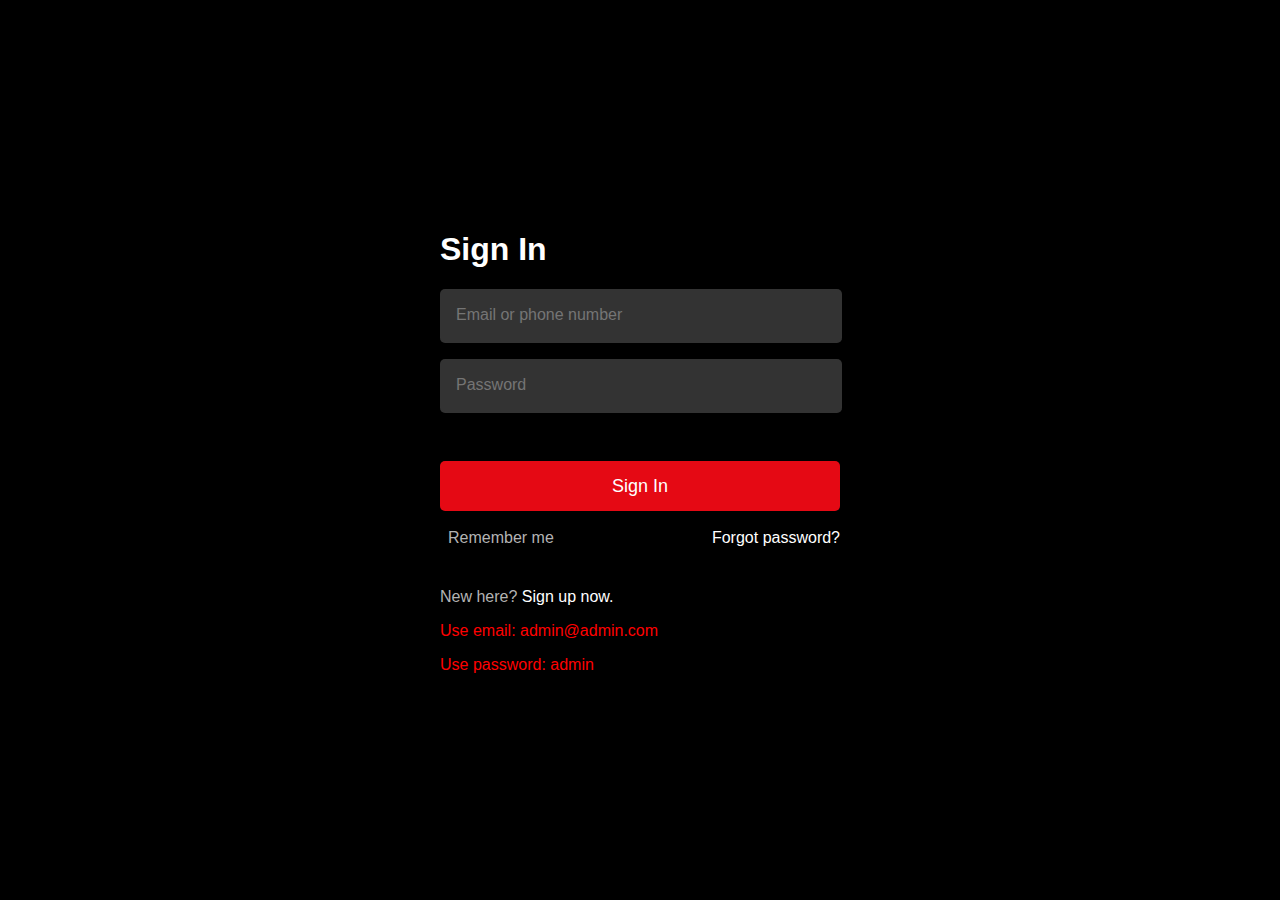
==== commit 3eca1f4c: "remove header" ====
--- a/index.html
+++ b/index.html
@@ -3,17 +3,14 @@
 <head>
     <meta charset="UTF-8">
     <meta name="viewport" content="width=device-width, initial-scale=1.0">
+    <meta name="author" content="Raphael Vitor">
+    <meta name="description" content="Login Authenticator with Nerflix inspired visuals">
+    <meta name="keywords" content="frontend, html, css, js, ui ux, mobile, swift, ios, portfolio">
     <link rel="stylesheet" href="./assets/css/index.css">
     <title>Raphael | Login Page</title>
 </head>
 <body>
     <div class="overlay"></div>
-    <header>
-        <div class="logo">
-            <a href="./index.html"><img src="./assets/images/logo.png" alt="Logo"></a>
-            <h2>Raphael</h2>
-        </div>
-    </header>
     <main class="login">
         <h1>Sign In</h1>
         <form id="login">
--- a/assets/css/index.css
+++ b/assets/css/index.css
@@ -15,11 +15,6 @@
 
 h1 {
     font-size: 32px;
-}
-
-h2 {
-    font-size: 32px;
-    line-height: 1.4;
 }
 
 p, label {
@@ -40,23 +35,6 @@
     background-size: cover;
     background-repeat: no-repeat;
     opacity: 0.4;
-}
-
-header {
-    position: fixed;
-    top: 0;
-    margin: auto auto;
-    width: 90%;
-}
-
-header .logo {
-    display: flex;
-    align-items: center;
-}
-
-header .logo img {
-    width: 50px;
-    margin-right: 16px;
 }
 
 main {
@@ -180,25 +158,8 @@
         font-size: 32px;
     }
 
-    h2 {
-        font-size: 28px;
-        display: none;
-    }
-
     p, label {
         font-size: 16px;
-    }
-
-    header {
-        width: 90%;
-        display: flex;
-        align-items: center;
-        justify-content: center;
-    }
-
-    header .logo img {
-        width: 60px;
-        margin: 16px;
     }
 
     main {
